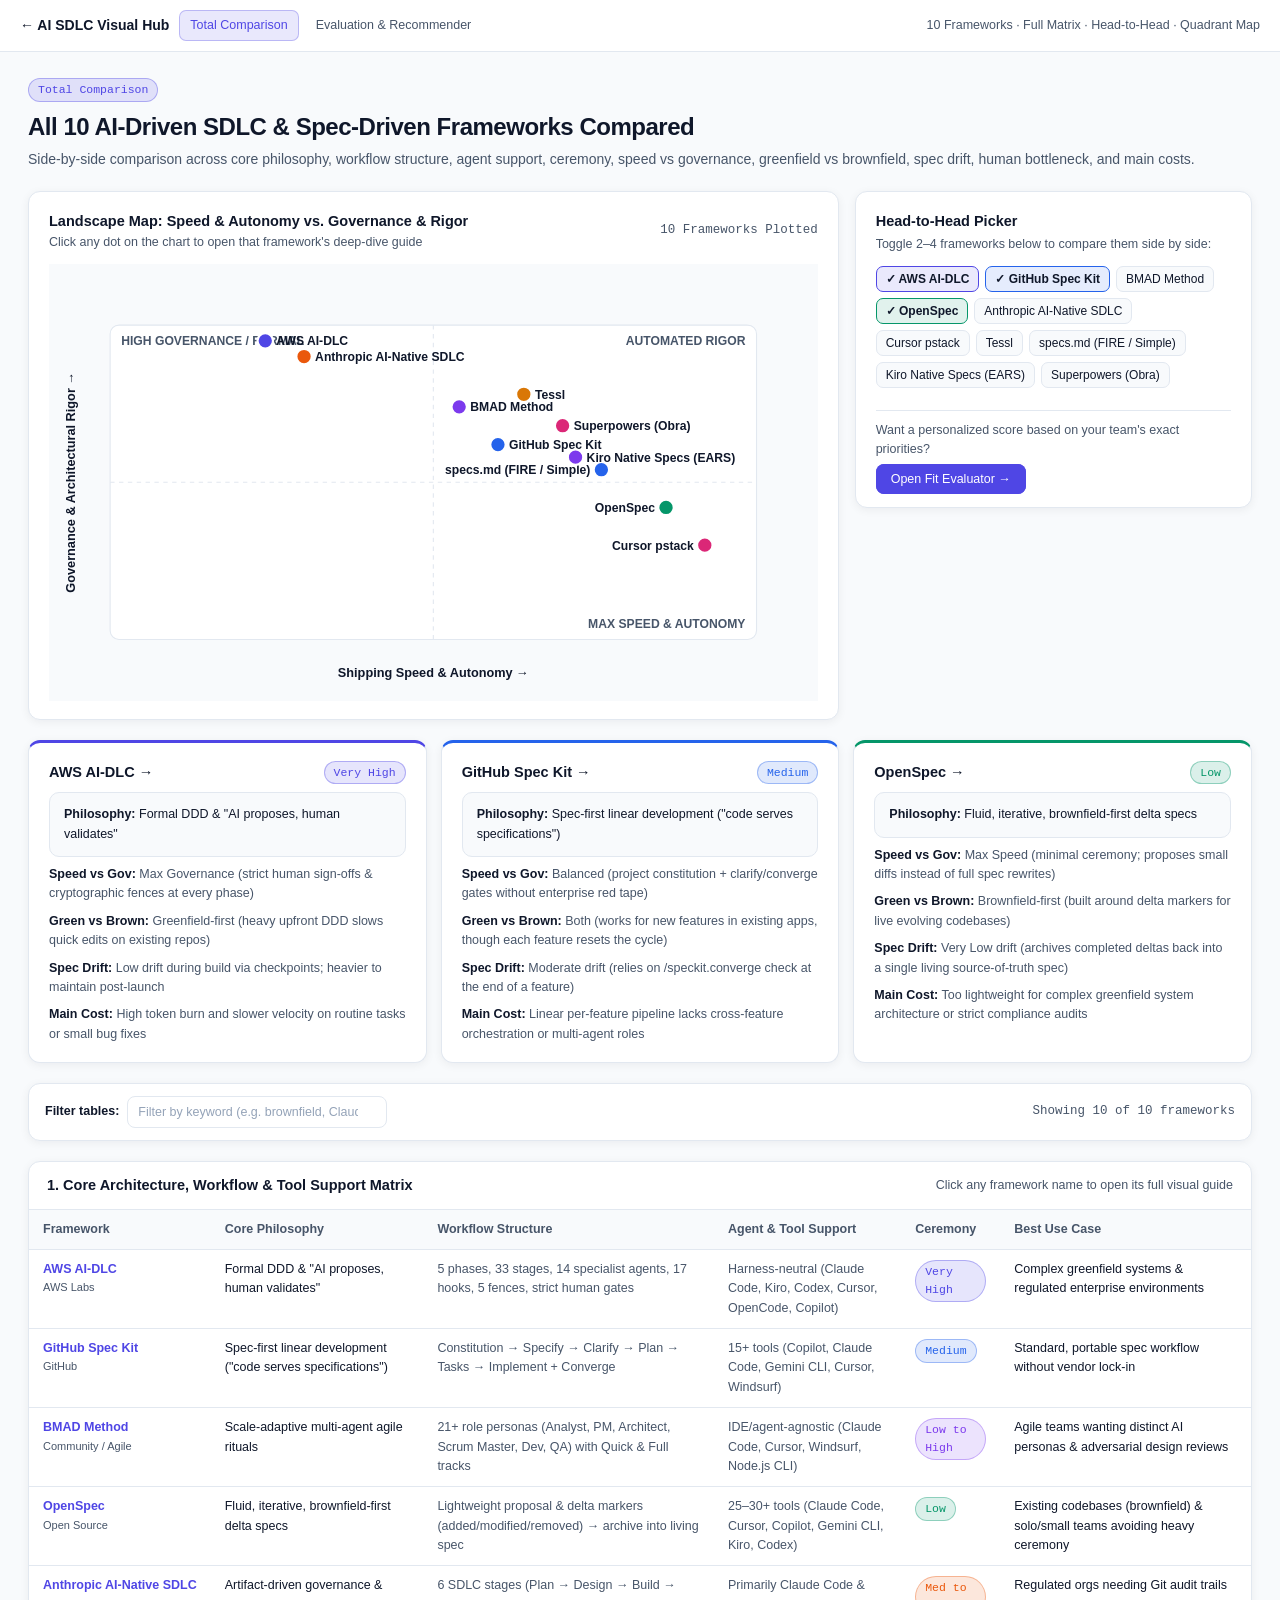
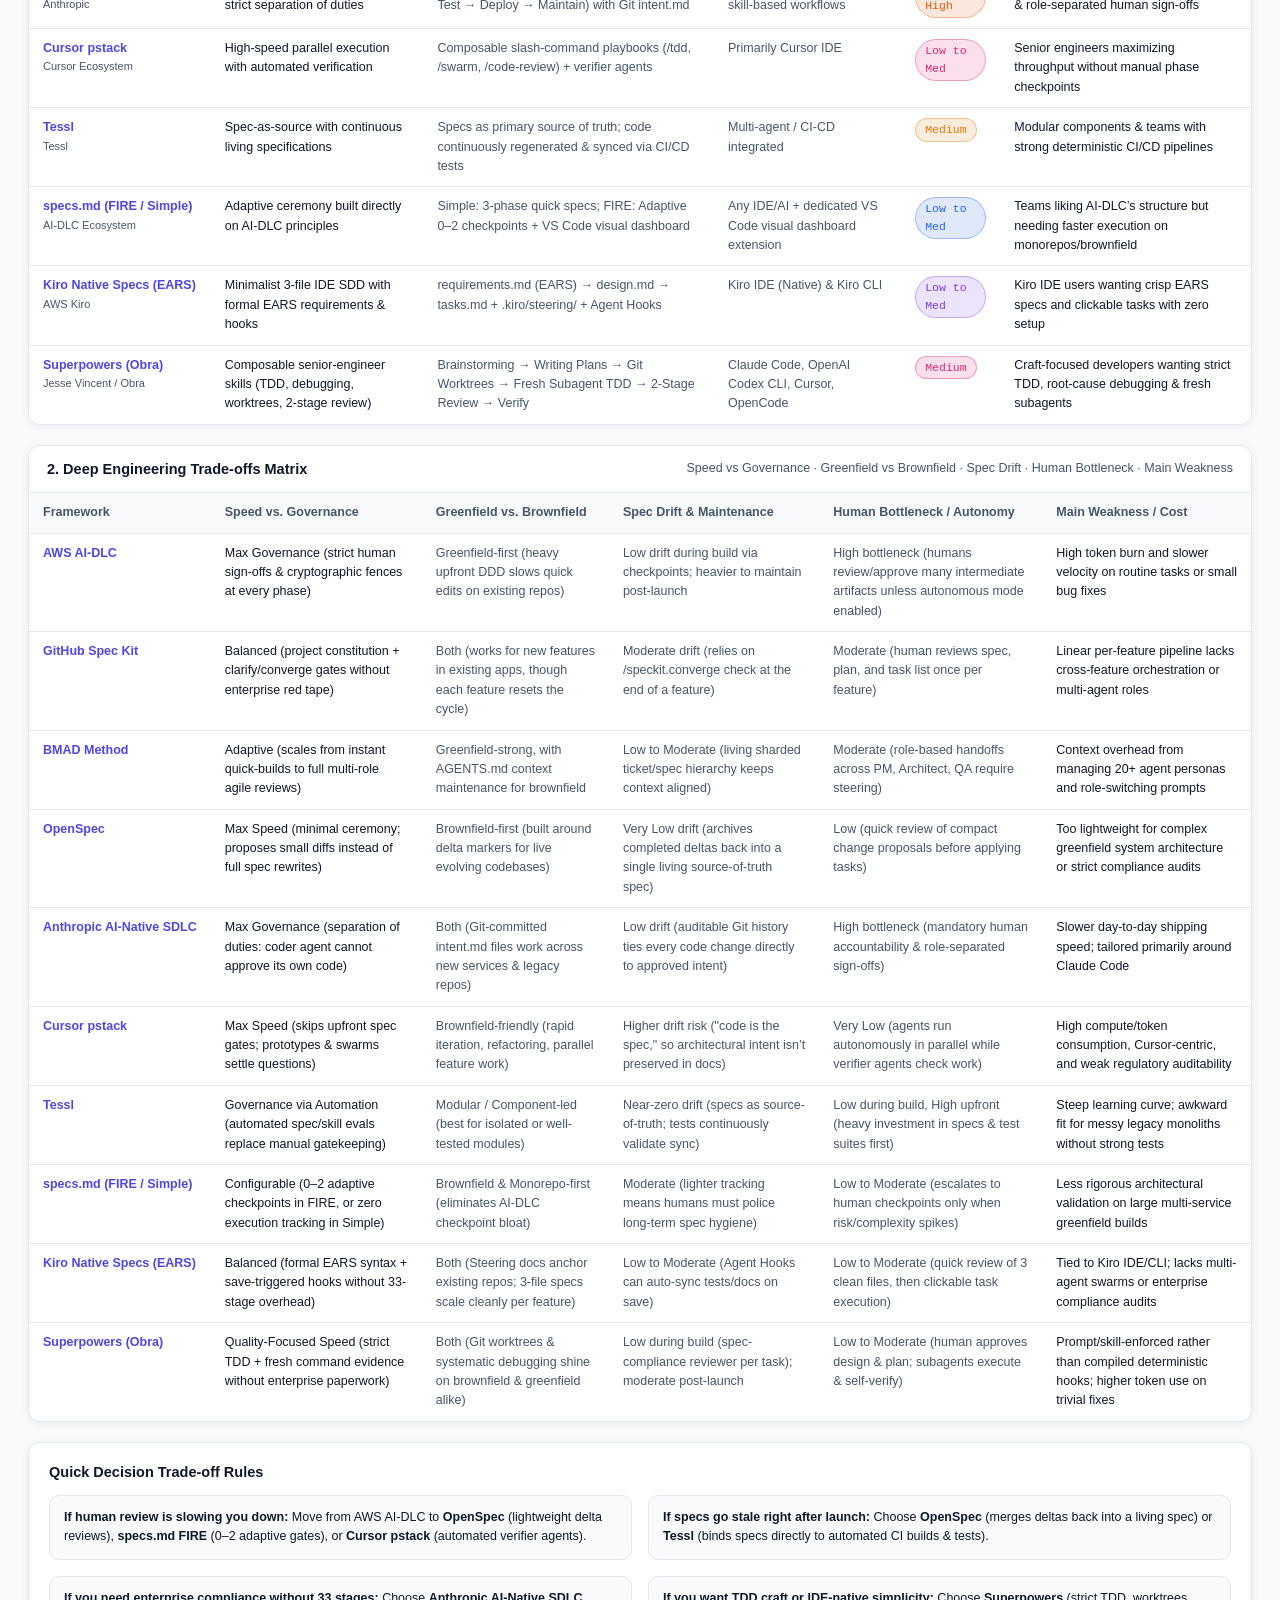
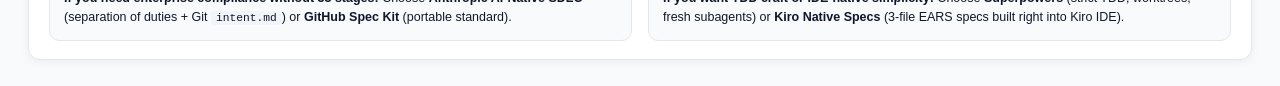
==== aidlc/comparison/index.html @ be9d5c70 "Organize AWS AI-DLC under aidlc/aws/ and add 9 alternatives + Total Comparison + Evaluation" ====
<!DOCTYPE html>
<html lang="en">
<head>
  <meta charset="UTF-8" />
  <meta name="viewport" content="width=device-width, initial-scale=1.0" />
  <title>Total Comparison — All 10 AI-DLC &amp; Spec-Driven Frameworks</title>
  <link rel="stylesheet" href="../shared/guide-styles.css?v=1" />
</head>
<body>
  <header class="topbar">
    <div class="topbar-left">
      <a href="../" class="topbar-brand">← AI SDLC Visual Hub</a>
      <div class="topbar-links">
        <a href="./" class="topbar-link active">Total Comparison</a>
        <a href="../evaluation/" class="topbar-link">Evaluation &amp; Recommender</a>
      </div>
    </div>
    <div class="xs muted">10 Frameworks · Full Matrix · Head-to-Head · Quadrant Map</div>
  </header>

  <main class="main-wide section">
    <header class="sec-header">
      <span class="pill pill-primary">Total Comparison</span>
      <h1>All 10 AI-Driven SDLC &amp; Spec-Driven Frameworks Compared</h1>
      <p>Side-by-side comparison across core philosophy, workflow structure, agent support, ceremony, speed vs governance, greenfield vs brownfield, spec drift, human bottleneck, and main costs.</p>
    </header>

    <!-- 2D Positioning Quadrant + Head-to-Head Picker -->
    <div class="grid-12">
      <div class="col-8 card stack-md">
        <div style="display:flex;justify-content:space-between;align-items:center;flex-wrap:wrap;gap:8px;">
          <div>
            <h2 class="card-title">Landscape Map: Speed &amp; Autonomy vs. Governance &amp; Rigor</h2>
            <div class="xs muted">Click any dot on the chart to open that framework's deep-dive guide</div>
          </div>
          <span class="xs mono muted">10 Frameworks Plotted</span>
        </div>
        <div class="svg-wrap" style="max-height:none;min-height:320px;padding:8px;">
          <svg id="quadrant-svg" viewBox="0 0 680 380" style="width:100%;height:auto;display:block;"></svg>
        </div>
      </div>

      <div class="col-4 card stack-md">
        <div>
          <h2 class="card-title">Head-to-Head Picker</h2>
          <div class="xs muted" style="margin-top:2px;">Toggle 2–4 frameworks below to compare them side by side:</div>
        </div>
        <div id="h2h-picker" class="flex-wrap"></div>
        <div class="divider-top xs muted">
          Want a personalized score based on your team's exact priorities?
          <div style="margin-top:10px;">
            <a href="../evaluation/" class="btn-primary">Open Fit Evaluator →</a>
          </div>
        </div>
      </div>
    </div>

    <!-- Head-to-Head Cards -->
    <div id="h2h-cards" class="grid-3"></div>

    <!-- Filter Bar -->
    <div class="card" style="padding:12px 16px;display:flex;align-items:center;justify-content:space-between;gap:12px;flex-wrap:wrap;">
      <div style="display:flex;align-items:center;gap:8px;flex-wrap:wrap;">
        <span class="xs" style="font-weight:600;">Filter tables:</span>
        <input id="tbl-filter" class="search-input" style="width:260px;" type="text" placeholder="Filter by keyword (e.g. brownfield, Claude, DDD)..." oninput="renderTables(this.value)" />
      </div>
      <div id="tbl-count" class="xs mono muted">Showing 10 of 10 frameworks</div>
    </div>

    <!-- Table 1: Architecture & Capabilities -->
    <div class="card card-flush">
      <div class="card-header">
        <h2 class="card-title">1. Core Architecture, Workflow &amp; Tool Support Matrix</h2>
        <span class="xs muted">Click any framework name to open its full visual guide</span>
      </div>
      <div class="table-wrap">
        <table>
          <thead>
            <tr>
              <th>Framework</th>
              <th>Core Philosophy</th>
              <th>Workflow Structure</th>
              <th>Agent &amp; Tool Support</th>
              <th>Ceremony</th>
              <th>Best Use Case</th>
            </tr>
          </thead>
          <tbody id="arch-tbody"></tbody>
        </table>
      </div>
    </div>

    <!-- Table 2: Deep Trade-offs -->
    <div class="card card-flush">
      <div class="card-header">
        <h2 class="card-title">2. Deep Engineering Trade-offs Matrix</h2>
        <span class="xs muted">Speed vs Governance · Greenfield vs Brownfield · Spec Drift · Human Bottleneck · Main Weakness</span>
      </div>
      <div class="table-wrap">
        <table>
          <thead>
            <tr>
              <th>Framework</th>
              <th>Speed vs. Governance</th>
              <th>Greenfield vs. Brownfield</th>
              <th>Spec Drift &amp; Maintenance</th>
              <th>Human Bottleneck / Autonomy</th>
              <th>Main Weakness / Cost</th>
            </tr>
          </thead>
          <tbody id="trade-tbody"></tbody>
        </table>
      </div>
    </div>

    <!-- Quick Decision Rules -->
    <div class="card stack-md xs">
      <h2 class="card-title">Quick Decision Trade-off Rules</h2>
      <div class="grid-2">
        <div class="sub-box"><strong>If human review is slowing you down:</strong> Move from AWS AI-DLC to <strong>OpenSpec</strong> (lightweight delta reviews), <strong>specs.md FIRE</strong> (0–2 adaptive gates), or <strong>Cursor pstack</strong> (automated verifier agents).</div>
        <div class="sub-box"><strong>If specs go stale right after launch:</strong> Choose <strong>OpenSpec</strong> (merges deltas back into a living spec) or <strong>Tessl</strong> (binds specs directly to automated CI builds &amp; tests).</div>
        <div class="sub-box"><strong>If you need enterprise compliance without 33 stages:</strong> Choose <strong>Anthropic AI-Native SDLC</strong> (separation of duties + Git <code>intent.md</code>) or <strong>GitHub Spec Kit</strong> (portable standard).</div>
        <div class="sub-box"><strong>If you want TDD craft or IDE-native simplicity:</strong> Choose <strong>Superpowers</strong> (strict TDD, worktrees, fresh subagents) or <strong>Kiro Native Specs</strong> (3-file EARS specs built right into Kiro IDE).</div>
      </div>
    </div>
  </main>

  <script src="../shared/frameworks-matrix.js?v=1"></script>
  <script>
    const selectedH2H = new Set(['aws', 'spec-kit', 'openspec']);

    function renderQuadrant() {
      const svg = document.getElementById('quadrant-svg');
      const W = 680, H = 380, PAD = 48;
      const plotW = W - PAD * 2, plotH = H - PAD * 2;
      const toX = v => PAD + (v / 100) * plotW;
      const toY = v => H - PAD - (v / 100) * plotH;

      let out = `
        <rect x="${PAD}" y="${PAD}" width="${plotW}" height="${plotH}" fill="var(--card)" stroke="var(--border)" rx="8"/>
        <line x1="${toX(50)}" y1="${PAD}" x2="${toX(50)}" y2="${H - PAD}" stroke="var(--border)" stroke-dasharray="4 4"/>
        <line x1="${PAD}" y1="${toY(50)}" x2="${W - PAD}" y2="${toY(50)}" stroke="var(--border)" stroke-dasharray="4 4"/>
        <text x="${PAD + 10}" y="${PAD + 18}" fill="var(--muted-foreground)" font-size="11" font-weight="600">HIGH GOVERNANCE / FORMAL</text>
        <text x="${W - PAD - 10}" y="${PAD + 18}" text-anchor="end" fill="var(--muted-foreground)" font-size="11" font-weight="600">AUTOMATED RIGOR</text>
        <text x="${W - PAD - 10}" y="${H - PAD - 10}" text-anchor="end" fill="var(--muted-foreground)" font-size="11" font-weight="600">MAX SPEED &amp; AUTONOMY</text>
        <text x="${W / 2}" y="${H - 14}" text-anchor="middle" fill="var(--foreground)" font-size="11.5" font-weight="600">Shipping Speed &amp; Autonomy →</text>
        <text x="16" y="${H / 2}" text-anchor="middle" fill="var(--foreground)" font-size="11.5" font-weight="600" transform="rotate(-90 16 ${H / 2})">Governance &amp; Architectural Rigor →</text>
      `;

      FRAMEWORKS_MATRIX.forEach(f => {
        const cx = toX(f.pos.x), cy = toY(f.pos.y);
        const anchor = f.pos.x > 75 ? 'end' : 'start';
        const dx = f.pos.x > 75 ? -10 : 10;
        out += `
          <a href="${f.href}">
            <circle cx="${cx}" cy="${cy}" r="7" fill="${f.color}" stroke="#ffffff" stroke-width="2" style="cursor:pointer;"/>
            <text x="${cx + dx}" y="${cy + 4}" text-anchor="${anchor}" fill="var(--foreground)" font-size="11" font-weight="600">${f.name}</text>
          </a>
        `;
      });
      svg.innerHTML = out;
    }

    function renderH2H() {
      document.getElementById('h2h-picker').innerHTML = FRAMEWORKS_MATRIX.map(f => {
        const on = selectedH2H.has(f.id);
        return `<button onclick="toggleH2H('${f.id}')" class="child-chip" style="${on ? `border-color:${f.color};background:color-mix(in srgb, ${f.color} 12%, white);font-weight:600;` : ''}">${on ? '✓ ' : ''}${f.name}</button>`;
      }).join('');

      const list = FRAMEWORKS_MATRIX.filter(f => selectedH2H.has(f.id));
      const box = document.getElementById('h2h-cards');
      box.className = list.length <= 2 ? 'grid-2' : list.length === 4 ? 'grid-4' : 'grid-3';
      box.innerHTML = list.map(f => `
        <div class="card xs stack-sm" style="border-top:3px solid ${f.color};">
          <div style="display:flex;justify-content:space-between;align-items:center;gap:8px;">
            <a href="${f.href}" style="font-weight:700;font-size:14.5px;color:var(--foreground);">${f.name} →</a>
            <span class="pill ${f.pill}">${f.ceremony}</span>
          </div>
          <div class="sub-box"><strong>Philosophy:</strong> ${f.philosophy}</div>
          <div><strong>Speed vs Gov:</strong> <span class="muted">${f.speedVsGov}</span></div>
          <div><strong>Green vs Brown:</strong> <span class="muted">${f.greenVsBrown}</span></div>
          <div><strong>Spec Drift:</strong> <span class="muted">${f.specDrift}</span></div>
          <div><strong>Main Cost:</strong> <span class="muted">${f.weakness}</span></div>
        </div>
      `).join('');
    }

    function toggleH2H(id) {
      if (selectedH2H.has(id)) {
        if (selectedH2H.size > 1) selectedH2H.delete(id);
      } else {
        if (selectedH2H.size >= 4) selectedH2H.delete(Array.from(selectedH2H)[0]);
        selectedH2H.add(id);
      }
      renderH2H();
    }

    function renderTables(q = '') {
      const query = q.trim().toLowerCase();
      const rows = FRAMEWORKS_MATRIX.filter(f =>
        !query || JSON.stringify(f).toLowerCase().includes(query)
      );
      document.getElementById('tbl-count').textContent = `Showing ${rows.length} of ${FRAMEWORKS_MATRIX.length} frameworks`;

      document.getElementById('arch-tbody').innerHTML = rows.map(f => `
        <tr>
          <td><a href="${f.href}" style="font-weight:700;white-space:nowrap;">${f.name}</a><div class="muted" style="font-size:11px;">${f.org}</div></td>
          <td>${f.philosophy}</td>
          <td class="muted">${f.structure}</td>
          <td class="muted">${f.tools}</td>
          <td><span class="pill ${f.pill}">${f.ceremony}</span></td>
          <td>${f.bestUseCase}</td>
        </tr>
      `).join('');

      document.getElementById('trade-tbody').innerHTML = rows.map(f => `
        <tr>
          <td><a href="${f.href}" style="font-weight:700;white-space:nowrap;">${f.name}</a></td>
          <td>${f.speedVsGov}</td>
          <td class="muted">${f.greenVsBrown}</td>
          <td class="muted">${f.specDrift}</td>
          <td class="muted">${f.bottleneck}</td>
          <td>${f.weakness}</td>
        </tr>
      `).join('');
    }

    renderQuadrant();
    renderH2H();
    renderTables();
  </script>
</body>
</html>
---- aidlc/shared/guide-styles.css ----
:root {
  --background: #f8fafc;
  --sidebar: #f1f5f9;
  --card: #ffffff;
  --content: #f8fafc;
  --border: #e2e8f0;
  --foreground: #0f172a;
  --muted-foreground: #475569;
  --placeholder: #94a3b8;
  --primary: #4f46e5;
  --primary-foreground: #ffffff;
  --chart-1: #2563eb;
  --chart-2: #059669;
  --chart-3: #db2777;
  --chart-4: #d97706;
  --chart-5: #7c3aed;
  --chart-6: #ea580c;
  --shadow: 0 2px 10px rgba(15, 23, 42, 0.06);
}

*, *::before, *::after { box-sizing: border-box; }

body {
  margin: 0;
  padding: 0;
  background: var(--background);
  color: var(--foreground);
  font-family: -apple-system, BlinkMacSystemFont, "Inter", "Segoe UI", Roboto, sans-serif;
  font-size: 14px;
  line-height: 1.55;
  -webkit-font-smoothing: antialiased;
}

code {
  font-family: ui-monospace, SFMono-Regular, Menlo, Monaco, Consolas, monospace;
  font-size: 0.9em;
  background: #f1f5f9;
  padding: 1px 5px;
  border-radius: 4px;
}

a { color: var(--primary); text-decoration: none; }
a:hover { text-decoration: underline; }

/* Global Top Hub Bar */
.topbar {
  background: var(--card);
  border-bottom: 1px solid var(--border);
  padding: 10px 20px;
  display: flex;
  align-items: center;
  justify-content: space-between;
  gap: 12px;
  flex-wrap: wrap;
  position: sticky;
  top: 0;
  z-index: 30;
}
.topbar-left {
  display: flex;
  align-items: center;
  gap: 10px;
  flex-wrap: wrap;
}
.topbar-brand {
  font-weight: 700;
  font-size: 14px;
  color: var(--foreground);
  text-decoration: none;
}
.topbar-brand:hover { color: var(--primary); text-decoration: none; }
.topbar-links {
  display: flex;
  align-items: center;
  gap: 6px;
  flex-wrap: wrap;
}
.topbar-link {
  padding: 5px 10px;
  border-radius: 7px;
  font-size: 12.5px;
  font-weight: 500;
  color: var(--muted-foreground);
  border: 1px solid transparent;
}
.topbar-link:hover {
  background: var(--sidebar);
  color: var(--foreground);
  text-decoration: none;
}
.topbar-link.active {
  background: color-mix(in srgb, var(--primary) 12%, transparent);
  color: var(--primary);
  border-color: color-mix(in srgb, var(--primary) 30%, transparent);
}
.topbar-select {
  padding: 5px 10px;
  border-radius: 7px;
  border: 1px solid var(--border);
  background: var(--content);
  color: var(--foreground);
  font-size: 12.5px;
  cursor: pointer;
}

.layout {
  display: flex;
  min-height: calc(100vh - 49px);
}

/* Sidebar */
.sidebar {
  width: 272px;
  flex-shrink: 0;
  background: var(--sidebar);
  border-right: 1px solid var(--border);
  padding: 16px 14px;
  display: flex;
  flex-direction: column;
  gap: 12px;
  position: sticky;
  top: 49px;
  height: calc(100vh - 49px);
  overflow-y: auto;
}
.layout.sidebar-collapsed .sidebar {
  display: none !important;
}
.layout.sidebar-collapsed .main {
  max-width: 100%;
}

.brand-row {
  display: flex;
  align-items: center;
  justify-content: space-between;
  gap: 8px;
}
.brand-title { font-size: 15.5px; font-weight: 700; }
.brand-sub { font-size: 12px; color: var(--muted-foreground); margin-top: 2px; }

.sidebar-toggle-btn {
  background: var(--card);
  border: 1px solid var(--border);
  color: var(--muted-foreground);
  border-radius: 7px;
  padding: 3px 8px;
  font-size: 13px;
  line-height: 1.2;
  cursor: pointer;
}
.sidebar-toggle-btn:hover { border-color: var(--primary); color: var(--foreground); }

.reopen-bar { display: flex; align-items: center; margin-bottom: 12px; }
.reopen-btn {
  background: var(--card);
  border: 1px solid var(--border);
  color: var(--foreground);
  border-radius: 8px;
  padding: 6px 12px;
  font-size: 12.5px;
  font-weight: 500;
  cursor: pointer;
  box-shadow: var(--shadow);
}
.reopen-btn:hover { border-color: var(--primary); }

/* Search */
.search-wrap { position: relative; }
.search-input {
  width: 100%;
  padding: 8px 28px 8px 10px;
  border-radius: 8px;
  border: 1px solid var(--border);
  background: var(--card);
  color: var(--foreground);
  font-size: 12.5px;
  outline: none;
}
.search-input::placeholder { color: var(--placeholder); }
.search-input:focus { border-color: var(--primary); }
.clear-btn {
  position: absolute; right: 6px; top: 6px;
  background: transparent; border: none; color: var(--muted-foreground);
  cursor: pointer; font-size: 12px; padding: 2px 5px;
}
.search-results { display: flex; flex-direction: column; gap: 6px; max-height: 240px; overflow-y: auto; }
.search-item {
  width: 100%; text-align: left; padding: 8px 10px; border-radius: 8px;
  background: var(--card); border: 1px solid var(--border); color: var(--foreground);
  cursor: pointer; font-size: 12px;
}
.search-item:hover { border-color: var(--primary); }
.search-item-hint { color: var(--muted-foreground); white-space: nowrap; overflow: hidden; text-overflow: ellipsis; margin-top: 2px; }

/* Nav */
.nav { display: flex; flex-direction: column; gap: 4px; }
.nav-btn {
  text-align: left; padding: 8px 11px; border-radius: 8px; border: 1px solid transparent;
  background: transparent; color: var(--muted-foreground); font-size: 12.5px; font-weight: 500;
  cursor: pointer; transition: background-color 0.14s ease, color 0.14s ease;
}
.nav-btn:hover { background: var(--card); color: var(--foreground); }
.nav-btn.active { background: var(--primary); color: var(--primary-foreground); }

.stats-grid {
  display: grid; grid-template-columns: 1fr 1fr; gap: 8px;
  padding-top: 12px; margin-top: auto; border-top: 1px solid var(--border);
}
.stat-box { background: var(--card); border: 1px solid var(--border); border-radius: 8px; padding: 8px 10px; }
.stat-val { font-family: ui-monospace, monospace; font-weight: 700; font-size: 12.5px; }
.stat-lbl { font-size: 11px; color: var(--muted-foreground); }

/* Main */
.main {
  flex: 1;
  padding: 26px 30px;
  max-width: 1180px;
  width: 100%;
  margin: 0 auto;
}
.main-wide {
  max-width: 1320px;
  margin: 0 auto;
  padding: 26px 28px;
}

.section { display: flex; flex-direction: column; gap: 20px; }
.hidden { display: none !important; }

.sec-header h1 { margin: 6px 0 4px; font-size: 24px; font-weight: 700; letter-spacing: -0.02em; }
.sec-header p { margin: 0; font-size: 14px; color: var(--muted-foreground); }

/* Cards & Grids */
.card {
  background: var(--card);
  border: 1px solid var(--border);
  border-radius: 12px;
  padding: 18px 20px;
  box-shadow: var(--shadow);
}
.card-flush { padding: 0; overflow: hidden; }
.card-header {
  padding: 12px 18px;
  border-bottom: 1px solid var(--border);
  display: flex;
  align-items: center;
  justify-content: space-between;
  gap: 10px;
  flex-wrap: wrap;
}
.card-title { margin: 0; font-size: 14.5px; font-weight: 600; }
.sub-box {
  background: var(--content);
  border: 1px solid var(--border);
  border-radius: 10px;
  padding: 12px 14px;
}
.muted { color: var(--muted-foreground); }
.xs { font-size: 12.5px; }
.mono { font-family: ui-monospace, SFMono-Regular, Menlo, monospace; }

.grid-2 { display: grid; grid-template-columns: repeat(2, minmax(0, 1fr)); gap: 16px; }
.grid-3 { display: grid; grid-template-columns: repeat(3, minmax(0, 1fr)); gap: 14px; }
.grid-4 { display: grid; grid-template-columns: repeat(4, minmax(0, 1fr)); gap: 12px; }
.grid-12 { display: grid; grid-template-columns: repeat(12, minmax(0, 1fr)); gap: 16px; align-items: start; }
.col-8 { grid-column: span 8; }
.col-4 { grid-column: span 4; }

/* Pills */
.pill {
  display: inline-block;
  font-family: ui-monospace, monospace;
  font-size: 11.5px;
  padding: 2px 9px;
  border-radius: 999px;
  border: 1px solid var(--border);
}
.pill-primary { background: color-mix(in srgb, var(--primary) 14%, transparent); color: var(--primary); border-color: color-mix(in srgb, var(--primary) 36%, transparent); }
.pill-c1 { background: color-mix(in srgb, var(--chart-1) 14%, transparent); color: var(--chart-1); border-color: color-mix(in srgb, var(--chart-1) 36%, transparent); }
.pill-c2 { background: color-mix(in srgb, var(--chart-2) 14%, transparent); color: var(--chart-2); border-color: color-mix(in srgb, var(--chart-2) 36%, transparent); }
.pill-c3 { background: color-mix(in srgb, var(--chart-3) 14%, transparent); color: var(--chart-3); border-color: color-mix(in srgb, var(--chart-3) 36%, transparent); }
.pill-c4 { background: color-mix(in srgb, var(--chart-4) 14%, transparent); color: var(--chart-4); border-color: color-mix(in srgb, var(--chart-4) 36%, transparent); }
.pill-c5 { background: color-mix(in srgb, var(--chart-5) 14%, transparent); color: var(--chart-5); border-color: color-mix(in srgb, var(--chart-5) 36%, transparent); }
.pill-c6 { background: color-mix(in srgb, var(--chart-6) 14%, transparent); color: var(--chart-6); border-color: color-mix(in srgb, var(--chart-6) 36%, transparent); }

/* Tables */
.table-wrap { overflow-x: auto; }
table { width: 100%; border-collapse: collapse; font-size: 12.5px; }
th {
  text-align: left; padding: 10px 14px; background: var(--content);
  border-bottom: 1px solid var(--border); color: var(--muted-foreground); font-weight: 600;
}
td { padding: 10px 14px; border-bottom: 1px solid var(--border); vertical-align: top; }
tr:last-child td { border-bottom: none; }

/* Mind Map */
.svg-wrap { overflow: auto; background: var(--content); padding: 14px; max-height: 74vh; min-height: 440px; }
.node-group { cursor: pointer; }
.node-group:hover .node-rect { filter: brightness(0.97); }
.mm-toolbar { display: flex; align-items: center; gap: 6px; flex-wrap: wrap; }
.crumb-bar { display: flex; flex-wrap: wrap; align-items: center; gap: 4px; font-size: 11.5px; color: var(--muted-foreground); }
.crumb-btn { background: transparent; border: none; padding: 0; color: var(--primary); font-size: 11.5px; cursor: pointer; }
.crumb-btn:hover { text-decoration: underline; }
.child-chip {
  padding: 5px 9px; border-radius: 7px; border: 1px solid var(--border);
  background: var(--content); color: var(--foreground); font-size: 12px; cursor: pointer; text-align: left;
}
.child-chip:hover { border-color: var(--primary); background: var(--card); }
.insp-sticky { position: sticky; top: 68px; max-height: 80vh; overflow-y: auto; }
.mm-insp-collapsed #mm-canvas-col { grid-column: 1 / -1 !important; }
.mm-insp-collapsed #mm-insp-col { display: none !important; }

.btn-sm {
  padding: 4px 10px; border-radius: 6px; border: 1px solid var(--border);
  background: var(--content); color: var(--foreground); font-size: 12px; cursor: pointer;
}
.btn-sm:hover { border-color: var(--primary); }
.btn-primary {
  padding: 7px 14px; border-radius: 8px; border: 1px solid var(--primary);
  background: var(--primary); color: var(--primary-foreground); font-size: 12.5px; font-weight: 500; cursor: pointer;
}
.btn-primary:hover { filter: brightness(1.06); }

/* Score bars */
.bar-track {
  height: 8px; width: 100%; border-radius: 999px; background: #e2e8f0; overflow: hidden;
}
.bar-fill {
  height: 100%; border-radius: 999px; transition: width 0.25s ease;
}

.divider-top { border-top: 1px solid var(--border); padding-top: 10px; margin-top: 10px; }
.stack-sm { display: flex; flex-direction: column; gap: 8px; }
.stack-md { display: flex; flex-direction: column; gap: 12px; }
.flex-wrap { display: flex; flex-wrap: wrap; gap: 6px; align-items: center; }

/* Hub Cards */
.hub-card {
  display: flex; flex-direction: column; gap: 8px;
  background: var(--card); border: 1px solid var(--border); border-radius: 12px;
  padding: 18px; box-shadow: var(--shadow); color: var(--foreground);
  text-decoration: none; transition: border-color 0.15s ease, transform 0.15s ease;
}
.hub-card:hover { border-color: var(--primary); transform: translateY(-2px); text-decoration: none; }

@media (max-width: 1024px) {
  .layout { flex-direction: column; }
  .sidebar { width: 100%; height: auto; position: static; border-right: none; border-bottom: 1px solid var(--border); }
  .nav { flex-direction: row; overflow-x: auto; }
  .nav-btn { white-space: nowrap; }
  .stats-grid { display: none; }
  .main, .main-wide { padding: 18px 16px; }
  .grid-2, .grid-3, .grid-4, .grid-12 { grid-template-columns: 1fr; }
  .col-8, .col-4 { grid-column: span 1; }
}
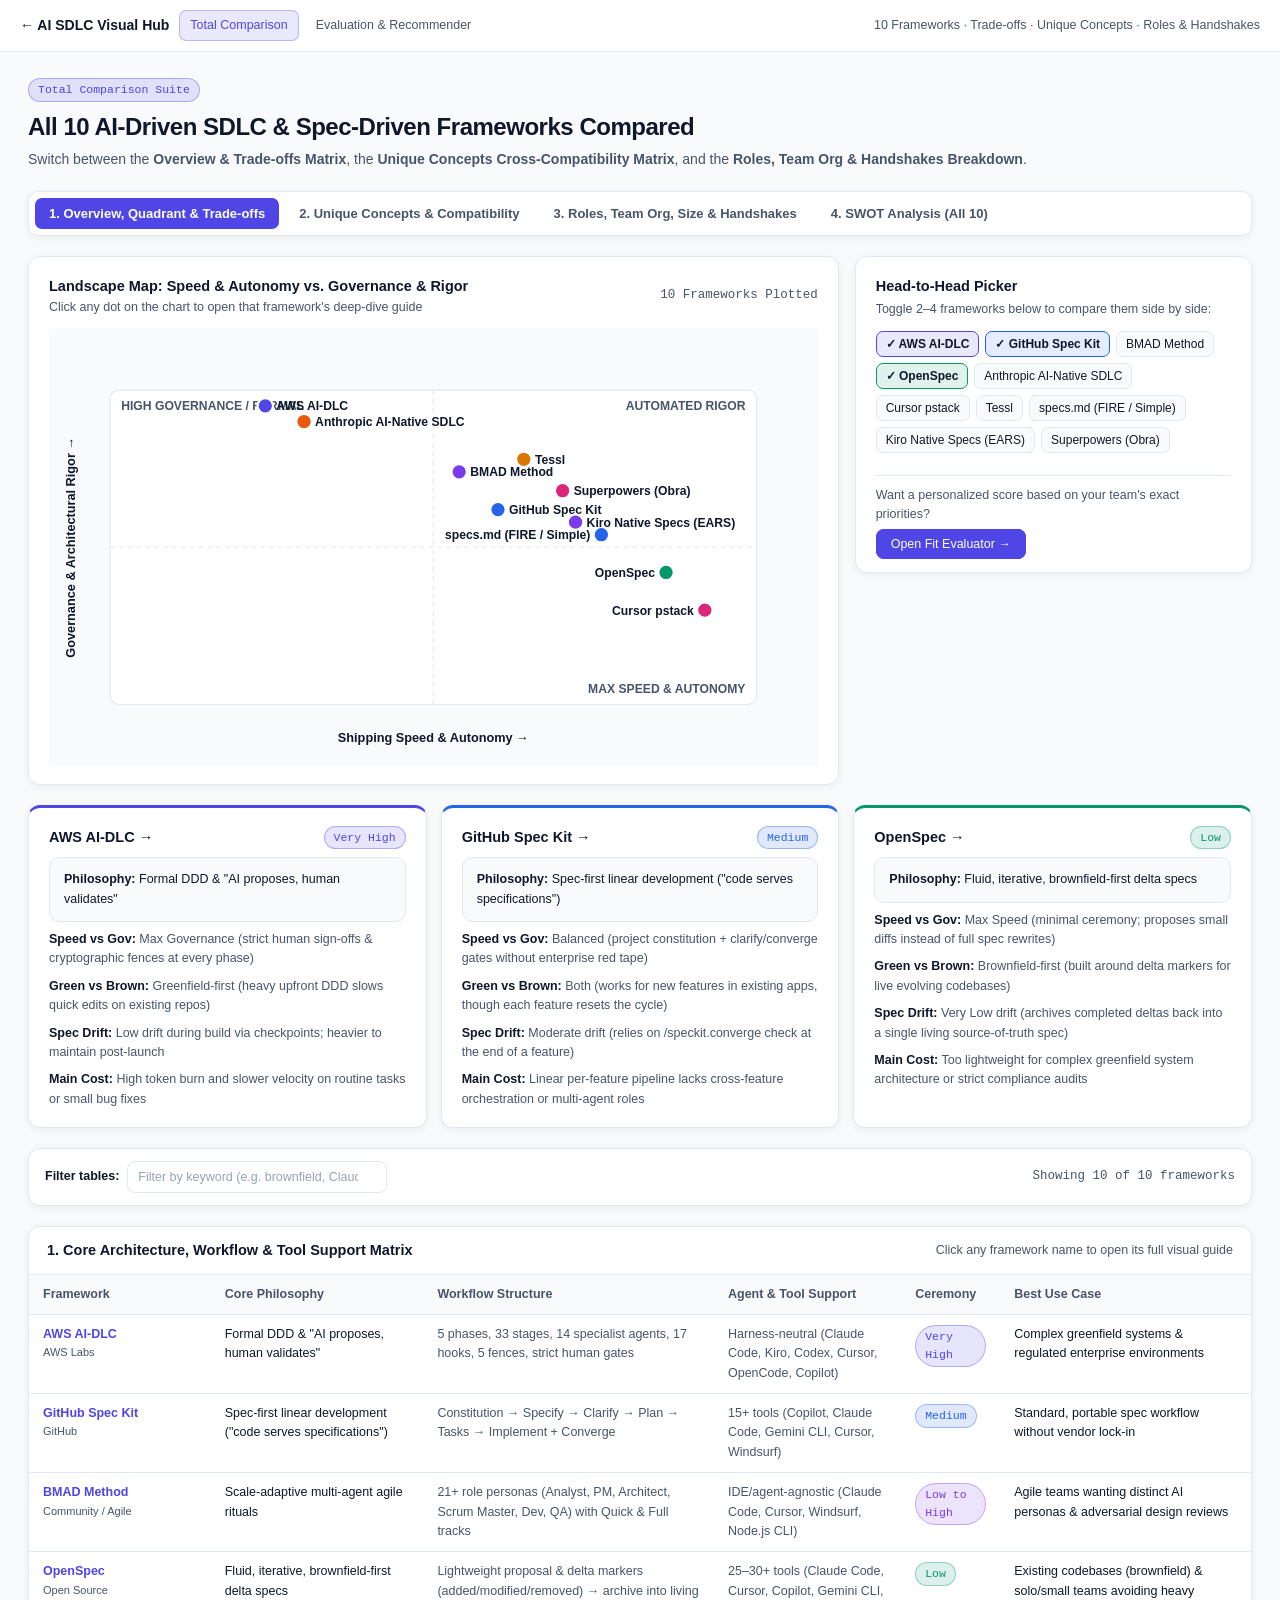
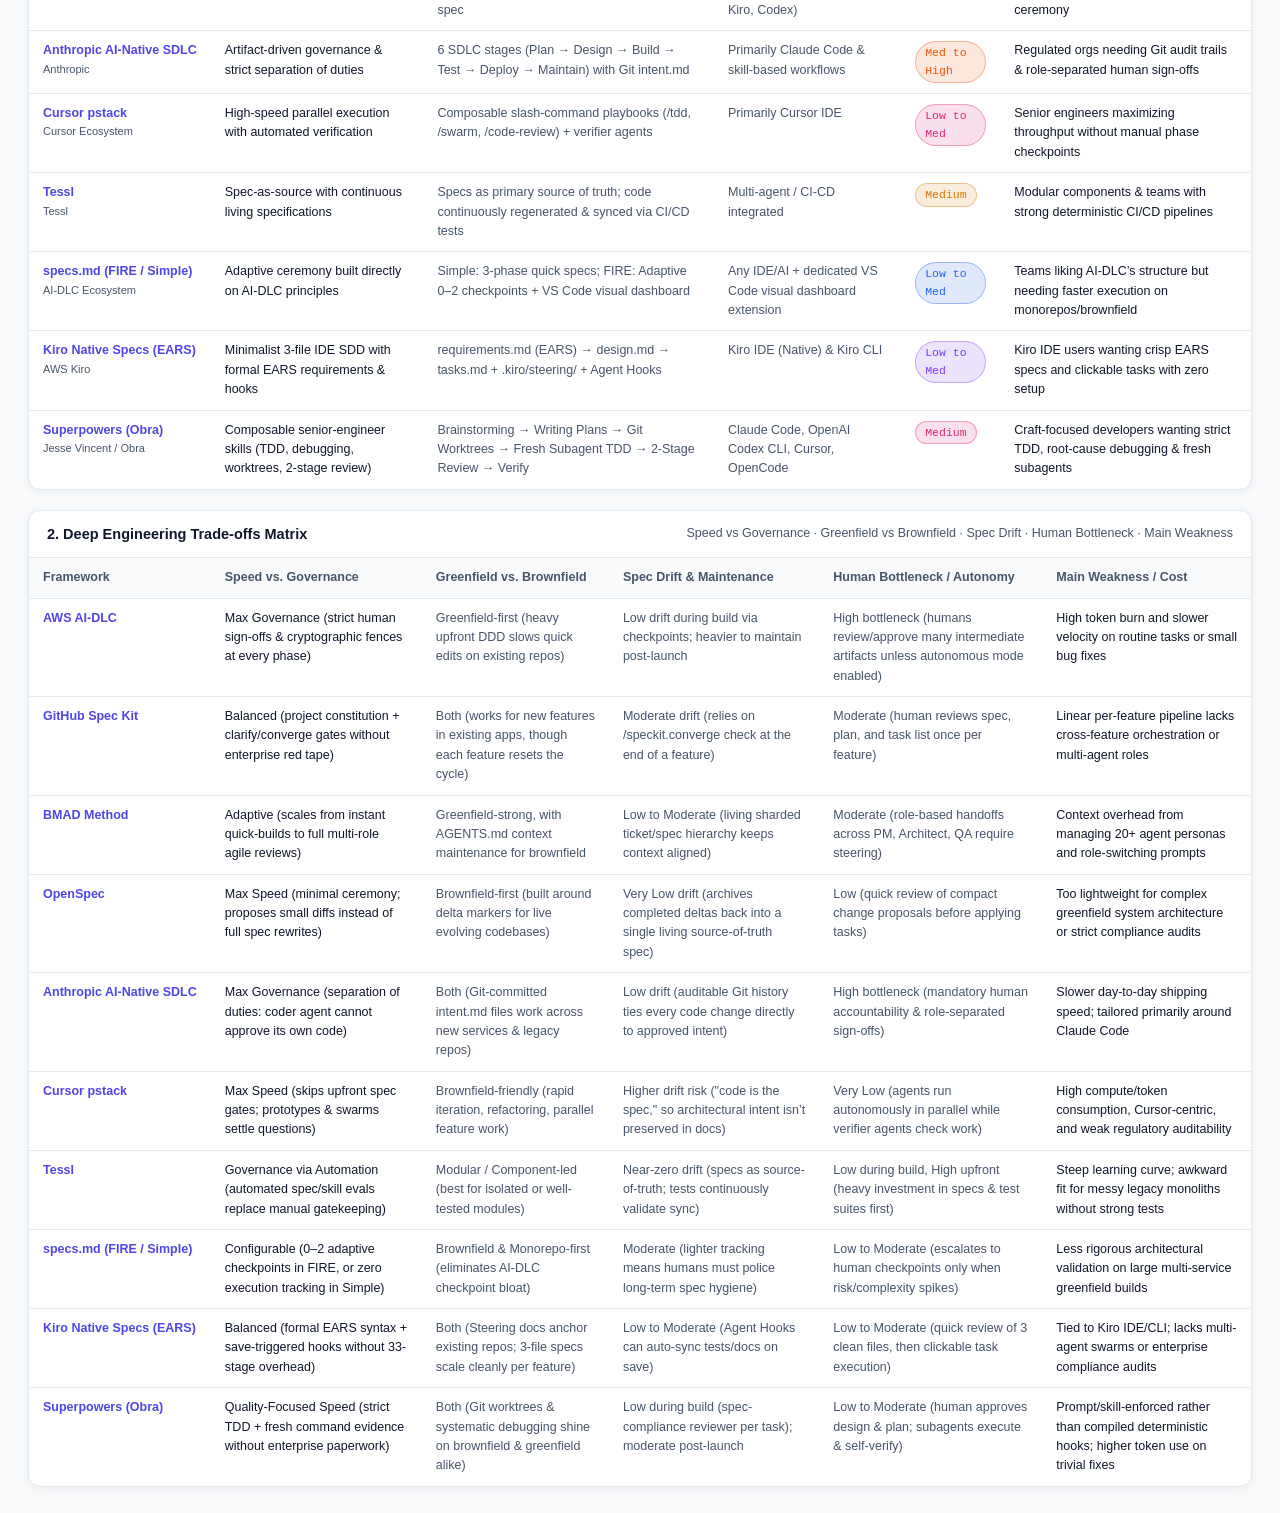
==== commit f86762a9: "Add Unique Concepts Compatibility, Roles/Org/Handshakes, and SWOT analysis to Comparison and Evaluat" ====
--- a/aidlc/comparison/index.html
+++ b/aidlc/comparison/index.html
@@ -4,7 +4,36 @@
   <meta charset="UTF-8" />
   <meta name="viewport" content="width=device-width, initial-scale=1.0" />
   <title>Total Comparison — All 10 AI-DLC &amp; Spec-Driven Frameworks</title>
-  <link rel="stylesheet" href="../shared/guide-styles.css?v=1" />
+  <link rel="stylesheet" href="../shared/guide-styles.css?v=2" />
+  <style>
+    .subtabs {
+      display: flex; flex-wrap: wrap; gap: 6px;
+      background: var(--card); border: 1px solid var(--border);
+      padding: 6px; border-radius: 10px; box-shadow: var(--shadow);
+    }
+    .subtab-btn {
+      padding: 8px 14px; border-radius: 7px; border: none;
+      background: transparent; color: var(--muted-foreground);
+      font-size: 13px; font-weight: 600; cursor: pointer;
+    }
+    .subtab-btn:hover { background: var(--sidebar); color: var(--foreground); }
+    .subtab-btn.active { background: var(--primary); color: var(--primary-foreground); }
+
+    .compat-badge {
+      display: inline-block; padding: 2px 7px; border-radius: 999px;
+      font-size: 11px; font-weight: 600; font-family: ui-monospace, monospace;
+      white-space: nowrap; border: 1px solid transparent; cursor: pointer;
+    }
+    .c-native { background: #e0e7ff; color: #3730a3; border-color: #a5b4fc; }
+    .c-compatible { background: #dcfce7; color: #166534; border-color: #86efac; }
+    .c-partial { background: #fef3c7; color: #92400e; border-color: #fcd34d; }
+    .c-neutral { background: #f1f5f9; color: #475569; border-color: #cbd5e1; }
+    .c-incompatible { background: #fee2e2; color: #991b1b; border-color: #fca5a5; }
+
+    .matrix-row { cursor: pointer; transition: background-color 0.12s ease; }
+    .matrix-row:hover { background: #f8fafc; }
+    .matrix-row.active-row { background: #eef2ff; }
+  </style>
 </head>
 <body>
   <header class="topbar">
@@ -15,118 +44,261 @@
         <a href="../evaluation/" class="topbar-link">Evaluation &amp; Recommender</a>
       </div>
     </div>
-    <div class="xs muted">10 Frameworks · Full Matrix · Head-to-Head · Quadrant Map</div>
+    <div class="xs muted">10 Frameworks · Trade-offs · Unique Concepts · Roles &amp; Handshakes</div>
   </header>
 
   <main class="main-wide section">
     <header class="sec-header">
-      <span class="pill pill-primary">Total Comparison</span>
+      <span class="pill pill-primary">Total Comparison Suite</span>
       <h1>All 10 AI-Driven SDLC &amp; Spec-Driven Frameworks Compared</h1>
-      <p>Side-by-side comparison across core philosophy, workflow structure, agent support, ceremony, speed vs governance, greenfield vs brownfield, spec drift, human bottleneck, and main costs.</p>
+      <p>Switch between the <strong>Overview &amp; Trade-offs Matrix</strong>, the <strong>Unique Concepts Cross-Compatibility Matrix</strong>, and the <strong>Roles, Team Org &amp; Handshakes Breakdown</strong>.</p>
     </header>
 
-    <!-- 2D Positioning Quadrant + Head-to-Head Picker -->
-    <div class="grid-12">
-      <div class="col-8 card stack-md">
+    <!-- 3 Sub-Tabs -->
+    <nav class="subtabs">
+      <button id="stab-overview" class="subtab-btn active" onclick="switchCompTab('overview')">1. Overview, Quadrant &amp; Trade-offs</button>
+      <button id="stab-concepts" class="subtab-btn" onclick="switchCompTab('concepts')">2. Unique Concepts &amp; Compatibility</button>
+      <button id="stab-org" class="subtab-btn" onclick="switchCompTab('org')">3. Roles, Team Org, Size &amp; Handshakes</button>
+      <button id="stab-swot" class="subtab-btn" onclick="switchCompTab('swot')">4. SWOT Analysis (All 10)</button>
+    </nav>
+
+    <!-- =============================================================== -->
+    <!-- TAB 1: OVERVIEW, QUADRANT & TRADE-OFFS                          -->
+    <!-- =============================================================== -->
+    <section id="ctab-overview" class="section">
+      <div class="grid-12">
+        <div class="col-8 card stack-md">
+          <div style="display:flex;justify-content:space-between;align-items:center;flex-wrap:wrap;gap:8px;">
+            <div>
+              <h2 class="card-title">Landscape Map: Speed &amp; Autonomy vs. Governance &amp; Rigor</h2>
+              <div class="xs muted">Click any dot on the chart to open that framework's deep-dive guide</div>
+            </div>
+            <span class="xs mono muted">10 Frameworks Plotted</span>
+          </div>
+          <div class="svg-wrap" style="max-height:none;min-height:320px;padding:8px;">
+            <svg id="quadrant-svg" viewBox="0 0 680 380" style="width:100%;height:auto;display:block;"></svg>
+          </div>
+        </div>
+
+        <div class="col-4 card stack-md">
+          <div>
+            <h2 class="card-title">Head-to-Head Picker</h2>
+            <div class="xs muted" style="margin-top:2px;">Toggle 2–4 frameworks below to compare them side by side:</div>
+          </div>
+          <div id="h2h-picker" class="flex-wrap"></div>
+          <div class="divider-top xs muted">
+            Want a personalized score based on your team's exact priorities?
+            <div style="margin-top:10px;">
+              <a href="../evaluation/" class="btn-primary">Open Fit Evaluator →</a>
+            </div>
+          </div>
+        </div>
+      </div>
+
+      <div id="h2h-cards" class="grid-3"></div>
+
+      <div class="card" style="padding:12px 16px;display:flex;align-items:center;justify-content:space-between;gap:12px;flex-wrap:wrap;">
+        <div style="display:flex;align-items:center;gap:8px;flex-wrap:wrap;">
+          <span class="xs" style="font-weight:600;">Filter tables:</span>
+          <input id="tbl-filter" class="search-input" style="width:260px;" type="text" placeholder="Filter by keyword (e.g. brownfield, Claude, DDD)..." oninput="renderTables(this.value)" />
+        </div>
+        <div id="tbl-count" class="xs mono muted">Showing 10 of 10 frameworks</div>
+      </div>
+
+      <div class="card card-flush">
+        <div class="card-header">
+          <h2 class="card-title">1. Core Architecture, Workflow &amp; Tool Support Matrix</h2>
+          <span class="xs muted">Click any framework name to open its full visual guide</span>
+        </div>
+        <div class="table-wrap">
+          <table>
+            <thead>
+              <tr>
+                <th>Framework</th>
+                <th>Core Philosophy</th>
+                <th>Workflow Structure</th>
+                <th>Agent &amp; Tool Support</th>
+                <th>Ceremony</th>
+                <th>Best Use Case</th>
+              </tr>
+            </thead>
+            <tbody id="arch-tbody"></tbody>
+          </table>
+        </div>
+      </div>
+
+      <div class="card card-flush">
+        <div class="card-header">
+          <h2 class="card-title">2. Deep Engineering Trade-offs Matrix</h2>
+          <span class="xs muted">Speed vs Governance · Greenfield vs Brownfield · Spec Drift · Human Bottleneck · Main Weakness</span>
+        </div>
+        <div class="table-wrap">
+          <table>
+            <thead>
+              <tr>
+                <th>Framework</th>
+                <th>Speed vs. Governance</th>
+                <th>Greenfield vs. Brownfield</th>
+                <th>Spec Drift &amp; Maintenance</th>
+                <th>Human Bottleneck / Autonomy</th>
+                <th>Main Weakness / Cost</th>
+              </tr>
+            </thead>
+            <tbody id="trade-tbody"></tbody>
+          </table>
+        </div>
+      </div>
+    </section>
+
+    <!-- =============================================================== -->
+    <!-- TAB 2: UNIQUE CONCEPTS & CROSS-COMPATIBILITY MATRIX             -->
+    <!-- =============================================================== -->
+    <section id="ctab-concepts" class="section hidden">
+      <div class="card stack-sm xs">
+        <div style="display:flex;justify-content:space-between;align-items:center;flex-wrap:wrap;gap:10px;">
+          <div>
+            <h2 class="card-title">Unique Concepts &amp; How Every Other Framework Responds</h2>
+            <div class="muted">Click any concept row below to inspect the exact <strong>WHY</strong> (Compatible, Partial/Different, Neutral, or Not Compatible) across all 10 frameworks.</div>
+          </div>
+          <div class="flex-wrap">
+            <span class="compat-badge c-native">Native</span>
+            <span class="compat-badge c-compatible">Compatible</span>
+            <span class="compat-badge c-partial">Partial / Different</span>
+            <span class="compat-badge c-neutral">Neutral</span>
+            <span class="compat-badge c-incompatible">Not Compatible</span>
+          </div>
+        </div>
+        <div id="uc-origin-filter" class="flex-wrap" style="padding-top:6px;"></div>
+      </div>
+
+      <!-- Selected Concept Detailed Response Inspector -->
+      <div id="uc-inspector" class="card stack-md" style="border-left:4px solid var(--primary);"></div>
+
+      <!-- Full Cross-Compatibility Grid Table -->
+      <div class="card card-flush">
+        <div class="card-header">
+          <h2 class="card-title">Cross-Framework Compatibility Matrix (12 Signature Concepts × 10 Frameworks)</h2>
+          <span class="xs muted">Click any row or badge to see the full explanation above</span>
+        </div>
+        <div class="table-wrap">
+          <table>
+            <thead>
+              <tr>
+                <th style="min-width:210px;">Unique Concept (Origin)</th>
+                <th>AWS AI-DLC</th>
+                <th>Spec Kit</th>
+                <th>BMAD</th>
+                <th>OpenSpec</th>
+                <th>Anthropic</th>
+                <th>pstack</th>
+                <th>Tessl</th>
+                <th>specs.md</th>
+                <th>Kiro Specs</th>
+                <th>Superpowers</th>
+              </tr>
+            </thead>
+            <tbody id="uc-matrix-tbody"></tbody>
+          </table>
+        </div>
+      </div>
+    </section>
+
+    <!-- =============================================================== -->
+    <!-- TAB 3: ROLES, TEAM ORG, TEAM SIZE & HANDSHAKES                  -->
+    <!-- =============================================================== -->
+    <section id="ctab-org" class="section hidden">
+      <!-- 4 Organizational Handshake Archetypes -->
+      <div class="card stack-md">
+        <div>
+          <h2 class="card-title">4 Organizational &amp; Handshake Archetypes Across the 10 Frameworks</h2>
+          <div class="xs muted">How teams organize humans + AI and pass work across roles and lifecycle phases:</div>
+        </div>
+        <div class="grid-4 xs">
+          <div class="sub-box stack-sm" style="border-top:3px solid var(--primary);">
+            <div style="font-weight:700;">1. Formal Mob &amp; Guarded Gates</div>
+            <div class="muted"><strong>AWS AI-DLC · Anthropic SDLC</strong><br/>Streamlined PO + Devs + strict role separation; cryptographic/Git sign-offs govern phase handshakes.</div>
+          </div>
+          <div class="sub-box stack-sm" style="border-top:3px solid var(--chart-5);">
+            <div style="font-weight:700;">2. Simulated Agile Studio</div>
+            <div class="muted"><strong>BMAD Method</strong><br/>Mirrors classic Scrum/Agile roles via 21+ AI personas passing sharded PRDs, Architecture, and Story files.</div>
+          </div>
+          <div class="sub-box stack-sm" style="border-top:3px solid var(--chart-3);">
+            <div style="font-weight:700;">3. Automated Verifier &amp; CI Loops</div>
+            <div class="muted"><strong>Cursor pstack · Tessl · Superpowers</strong><br/>Minimal manual phase gates; separate verifier subagents, TDD, or CI evals enforce handshakes automatically.</div>
+          </div>
+          <div class="sub-box stack-sm" style="border-top:3px solid var(--chart-2);">
+            <div style="font-weight:700;">4. Flat Git &amp; IDE Spec Teams</div>
+            <div class="muted"><strong>Spec Kit · OpenSpec · specs.md · Kiro Specs</strong><br/>No org restructuring; developers share lightweight Markdown specs/deltas through normal Git PRs &amp; IDEs.</div>
+          </div>
+        </div>
+      </div>
+
+      <!-- Filter -->
+      <div class="card" style="padding:12px 16px;display:flex;align-items:center;justify-content:space-between;gap:12px;flex-wrap:wrap;">
+        <div style="display:flex;align-items:center;gap:8px;flex-wrap:wrap;">
+          <span class="xs" style="font-weight:600;">Filter org &amp; handshake matrix:</span>
+          <input id="org-filter" class="search-input" style="width:280px;" type="text" placeholder="Filter (e.g. solo, enterprise, Mob, PR, reviewer)..." oninput="renderOrgTable(this.value)" />
+        </div>
+        <div id="org-count" class="xs mono muted">Showing 10 of 10 frameworks</div>
+      </div>
+
+      <!-- Full 10-Framework Roles, Team Org, Team Size & Handshakes Table -->
+      <div class="card card-flush">
+        <div class="card-header">
+          <h2 class="card-title">Roles, Team Organization, Team Size &amp; Role/Phase Handshakes (All 10 Frameworks)</h2>
+          <span class="xs muted">Click any framework to open its full guide</span>
+        </div>
+        <div class="table-wrap">
+          <table>
+            <thead>
+              <tr>
+                <th style="min-width:140px;">Framework</th>
+                <th style="min-width:140px;">Ideal Team Size</th>
+                <th style="min-width:180px;">Team Organization &amp; Silos</th>
+                <th style="min-width:200px;">Human &amp; AI Roles</th>
+                <th style="min-width:220px;">Handshakes Between Roles</th>
+                <th style="min-width:220px;">Handshakes Between Phases</th>
+              </tr>
+            </thead>
+            <tbody id="org-tbody"></tbody>
+          </table>
+        </div>
+      </div>
+    </section>
+
+    <!-- =============================================================== -->
+    <!-- TAB 4: SWOT ANALYSIS (ALL 10 FRAMEWORKS)                        -->
+    <!-- =============================================================== -->
+    <section id="ctab-swot" class="section hidden">
+      <div class="card stack-sm xs">
         <div style="display:flex;justify-content:space-between;align-items:center;flex-wrap:wrap;gap:8px;">
           <div>
-            <h2 class="card-title">Landscape Map: Speed &amp; Autonomy vs. Governance &amp; Rigor</h2>
-            <div class="xs muted">Click any dot on the chart to open that framework's deep-dive guide</div>
-          </div>
-          <span class="xs mono muted">10 Frameworks Plotted</span>
-        </div>
-        <div class="svg-wrap" style="max-height:none;min-height:320px;padding:8px;">
-          <svg id="quadrant-svg" viewBox="0 0 680 380" style="width:100%;height:auto;display:block;"></svg>
-        </div>
-      </div>
-
-      <div class="col-4 card stack-md">
-        <div>
-          <h2 class="card-title">Head-to-Head Picker</h2>
-          <div class="xs muted" style="margin-top:2px;">Toggle 2–4 frameworks below to compare them side by side:</div>
-        </div>
-        <div id="h2h-picker" class="flex-wrap"></div>
-        <div class="divider-top xs muted">
-          Want a personalized score based on your team's exact priorities?
-          <div style="margin-top:10px;">
-            <a href="../evaluation/" class="btn-primary">Open Fit Evaluator →</a>
-          </div>
-        </div>
-      </div>
-    </div>
-
-    <!-- Head-to-Head Cards -->
-    <div id="h2h-cards" class="grid-3"></div>
-
-    <!-- Filter Bar -->
-    <div class="card" style="padding:12px 16px;display:flex;align-items:center;justify-content:space-between;gap:12px;flex-wrap:wrap;">
-      <div style="display:flex;align-items:center;gap:8px;flex-wrap:wrap;">
-        <span class="xs" style="font-weight:600;">Filter tables:</span>
-        <input id="tbl-filter" class="search-input" style="width:260px;" type="text" placeholder="Filter by keyword (e.g. brownfield, Claude, DDD)..." oninput="renderTables(this.value)" />
-      </div>
-      <div id="tbl-count" class="xs mono muted">Showing 10 of 10 frameworks</div>
-    </div>
-
-    <!-- Table 1: Architecture & Capabilities -->
-    <div class="card card-flush">
-      <div class="card-header">
-        <h2 class="card-title">1. Core Architecture, Workflow &amp; Tool Support Matrix</h2>
-        <span class="xs muted">Click any framework name to open its full visual guide</span>
-      </div>
-      <div class="table-wrap">
-        <table>
-          <thead>
-            <tr>
-              <th>Framework</th>
-              <th>Core Philosophy</th>
-              <th>Workflow Structure</th>
-              <th>Agent &amp; Tool Support</th>
-              <th>Ceremony</th>
-              <th>Best Use Case</th>
-            </tr>
-          </thead>
-          <tbody id="arch-tbody"></tbody>
-        </table>
-      </div>
-    </div>
-
-    <!-- Table 2: Deep Trade-offs -->
-    <div class="card card-flush">
-      <div class="card-header">
-        <h2 class="card-title">2. Deep Engineering Trade-offs Matrix</h2>
-        <span class="xs muted">Speed vs Governance · Greenfield vs Brownfield · Spec Drift · Human Bottleneck · Main Weakness</span>
-      </div>
-      <div class="table-wrap">
-        <table>
-          <thead>
-            <tr>
-              <th>Framework</th>
-              <th>Speed vs. Governance</th>
-              <th>Greenfield vs. Brownfield</th>
-              <th>Spec Drift &amp; Maintenance</th>
-              <th>Human Bottleneck / Autonomy</th>
-              <th>Main Weakness / Cost</th>
-            </tr>
-          </thead>
-          <tbody id="trade-tbody"></tbody>
-        </table>
-      </div>
-    </div>
-
-    <!-- Quick Decision Rules -->
-    <div class="card stack-md xs">
-      <h2 class="card-title">Quick Decision Trade-off Rules</h2>
-      <div class="grid-2">
-        <div class="sub-box"><strong>If human review is slowing you down:</strong> Move from AWS AI-DLC to <strong>OpenSpec</strong> (lightweight delta reviews), <strong>specs.md FIRE</strong> (0–2 adaptive gates), or <strong>Cursor pstack</strong> (automated verifier agents).</div>
-        <div class="sub-box"><strong>If specs go stale right after launch:</strong> Choose <strong>OpenSpec</strong> (merges deltas back into a living spec) or <strong>Tessl</strong> (binds specs directly to automated CI builds &amp; tests).</div>
-        <div class="sub-box"><strong>If you need enterprise compliance without 33 stages:</strong> Choose <strong>Anthropic AI-Native SDLC</strong> (separation of duties + Git <code>intent.md</code>) or <strong>GitHub Spec Kit</strong> (portable standard).</div>
-        <div class="sub-box"><strong>If you want TDD craft or IDE-native simplicity:</strong> Choose <strong>Superpowers</strong> (strict TDD, worktrees, fresh subagents) or <strong>Kiro Native Specs</strong> (3-file EARS specs built right into Kiro IDE).</div>
-      </div>
-    </div>
+            <h2 class="card-title">SWOT Analysis — All 10 AI-DLC &amp; Spec-Driven Frameworks</h2>
+            <div class="muted">Strengths, Weaknesses, Opportunities, and Threats side by side. Filter to focus on specific frameworks:</div>
+          </div>
+          <button class="btn-sm" onclick="swotFilter='all';renderSwot();">Show All 10</button>
+        </div>
+        <div id="swot-filter-bar" class="flex-wrap" style="padding-top:4px;"></div>
+      </div>
+      <div id="swot-cards-grid" class="grid-2"></div>
+    </section>
   </main>
 
-  <script src="../shared/frameworks-matrix.js?v=1"></script>
+  <script src="../shared/frameworks-matrix.js?v=3"></script>
+  <script src="../shared/comparison-deep.js?v=3"></script>
   <script>
+    // ---------- SUB-TAB SWITCHING ----------
+    const CTABS = ['overview', 'concepts', 'org', 'swot'];
+    function switchCompTab(tab) {
+      CTABS.forEach(t => {
+        document.getElementById(`ctab-${t}`).classList.toggle('hidden', t !== tab);
+        document.getElementById(`stab-${t}`).classList.toggle('active', t === tab);
+      });
+      if (location.hash !== '#' + tab) history.replaceState(null, '', '#' + tab);
+      window.scrollTo({ top: 0, behavior: 'smooth' });
+    }
+
+    // ---------- TAB 1: OVERVIEW, QUADRANT & HEAD-TO-HEAD ----------
     const selectedH2H = new Set(['aws', 'spec-kit', 'openspec']);
 
     function renderQuadrant() {
@@ -197,9 +369,7 @@
 
     function renderTables(q = '') {
       const query = q.trim().toLowerCase();
-      const rows = FRAMEWORKS_MATRIX.filter(f =>
-        !query || JSON.stringify(f).toLowerCase().includes(query)
-      );
+      const rows = FRAMEWORKS_MATRIX.filter(f => !query || JSON.stringify(f).toLowerCase().includes(query));
       document.getElementById('tbl-count').textContent = `Showing ${rows.length} of ${FRAMEWORKS_MATRIX.length} frameworks`;
 
       document.getElementById('arch-tbody').innerHTML = rows.map(f => `
@@ -225,9 +395,146 @@
       `).join('');
     }
 
+    // ---------- TAB 2: UNIQUE CONCEPTS & COMPATIBILITY ----------
+    const FW_KEYS = ['aws', 'spec-kit', 'bmad', 'openspec', 'anthropic-sdlc', 'cursor-pstack', 'tessl', 'specs-md', 'kiro-specs', 'superpowers'];
+    const STATUS_LABEL = {
+      native: 'Native',
+      compatible: 'Compatible',
+      partial: 'Partial',
+      neutral: 'Neutral',
+      incompatible: 'Not Compat.'
+    };
+    let activeOrigin = 'all';
+    let selectedConceptId = UNIQUE_CONCEPTS[0].id;
+
+    function renderConceptFilters() {
+      const origins = [['all', 'All Origins (12)'], ...FW_KEYS.map(k => [k, FW_SHORT[k]])];
+      document.getElementById('uc-origin-filter').innerHTML = origins.map(([k, lbl]) => `
+        <button onclick="activeOrigin='${k}';renderConceptMatrix()" class="child-chip" style="${activeOrigin === k ? 'border-color:var(--primary);background:#eef2ff;font-weight:600;color:var(--primary);' : ''}">${lbl}</button>
+      `).join('');
+    }
+
+    function selectConcept(id) {
+      selectedConceptId = id;
+      const c = UNIQUE_CONCEPTS.find(x => x.id === id) || UNIQUE_CONCEPTS[0];
+      const insp = document.getElementById('uc-inspector');
+      insp.innerHTML = `
+        <div style="display:flex;justify-content:space-between;align-items:flex-start;flex-wrap:wrap;gap:8px;">
+          <div>
+            <span class="compat-badge c-native">Origin: ${FW_SHORT[c.origin]}</span>
+            <h2 class="card-title" style="font-size:17px;margin-top:6px;">${c.concept}</h2>
+          </div>
+          <span class="xs muted">How all 10 frameworks respond below</span>
+        </div>
+        <div class="xs muted">${c.desc}</div>
+        <div class="grid-2 xs">
+          ${FW_KEYS.map(k => {
+            const [st, why] = c.responses[k];
+            return `
+              <div class="sub-box" style="display:flex;flex-direction:column;gap:5px;">
+                <div style="display:flex;justify-content:space-between;align-items:center;gap:6px;">
+                  <strong>${FW_SHORT[k]}</strong>
+                  <span class="compat-badge c-${st}">${STATUS_LABEL[st]}</span>
+                </div>
+                <div class="muted">${why}</div>
+              </div>
+            `;
+          }).join('')}
+        </div>
+      `;
+      renderConceptMatrix();
+    }
+
+    function renderConceptMatrix() {
+      renderConceptFilters();
+      const rows = activeOrigin === 'all' ? UNIQUE_CONCEPTS : UNIQUE_CONCEPTS.filter(c => c.origin === activeOrigin);
+      document.getElementById('uc-matrix-tbody').innerHTML = rows.map(c => `
+        <tr class="matrix-row ${c.id === selectedConceptId ? 'active-row' : ''}" onclick="selectConcept('${c.id}')">
+          <td>
+            <div style="font-weight:700;">${c.concept}</div>
+            <div class="muted" style="font-size:11px;">From: ${FW_SHORT[c.origin]}</div>
+          </td>
+          ${FW_KEYS.map(k => {
+            const [st, why] = c.responses[k];
+            return `<td title="${why.replace(/"/g, '&quot;')}"><span class="compat-badge c-${st}">${STATUS_LABEL[st]}</span></td>`;
+          }).join('')}
+        </tr>
+      `).join('');
+    }
+
+    // ---------- TAB 3: ROLES, TEAM ORG, TEAM SIZE & HANDSHAKES ----------
+    function renderOrgTable(q = '') {
+      const query = q.trim().toLowerCase();
+      const rows = ORG_MATRIX.filter(r => !query || JSON.stringify(r).toLowerCase().includes(query));
+      document.getElementById('org-count').textContent = `Showing ${rows.length} of ${ORG_MATRIX.length} frameworks`;
+
+      document.getElementById('org-tbody').innerHTML = rows.map(r => `
+        <tr>
+          <td><a href="${r.href}" style="font-weight:700;white-space:nowrap;">${r.name}</a></td>
+          <td><span class="pill ${r.pill}" style="white-space:normal;border-radius:8px;">${r.teamSize}</span></td>
+          <td class="muted">${r.teamOrg}</td>
+          <td>${r.roles}</td>
+          <td class="muted">${r.roleHandshakes}</td>
+          <td>${r.phaseHandshakes}</td>
+        </tr>
+      `).join('');
+    }
+
+    // ---------- TAB 4: SWOT ANALYSIS ----------
+    let swotFilter = 'all';
+    function renderSwot() {
+      document.getElementById('swot-filter-bar').innerHTML = [
+        ['all', 'All 10'],
+        ...FRAMEWORKS_MATRIX.map(f => [f.id, f.name])
+      ].map(([id, lbl]) => `
+        <button onclick="swotFilter='${id}';renderSwot()" class="child-chip"
+          style="${swotFilter === id ? 'border-color:var(--primary);background:#eef2ff;font-weight:600;color:var(--primary);' : ''}">${lbl}</button>
+      `).join('');
+
+      const list = swotFilter === 'all' ? FRAMEWORKS_MATRIX : FRAMEWORKS_MATRIX.filter(f => f.id === swotFilter);
+      const grid = document.getElementById('swot-cards-grid');
+      grid.className = list.length === 1 ? 'section' : 'grid-2';
+      grid.innerHTML = list.map(f => {
+        const s = SWOT_MATRIX[f.id];
+        return `
+          <div class="card stack-md" style="border-top:3px solid ${f.color};">
+            <div style="display:flex;justify-content:space-between;align-items:center;gap:8px;flex-wrap:wrap;">
+              <a href="${f.href}" style="font-weight:700;font-size:15.5px;color:var(--foreground);">${f.name} →</a>
+              <span class="pill ${f.pill}">${f.category}</span>
+            </div>
+            <div class="grid-2 xs" style="gap:10px;">
+              <div class="sub-box" style="background:#f0fdf4;border-color:#bbf7d0;">
+                <div style="font-weight:700;color:#166534;margin-bottom:4px;">Strengths</div>
+                <ul style="margin:0;padding-left:16px;">${s.S.map(x => `<li>${x}</li>`).join('')}</ul>
+              </div>
+              <div class="sub-box" style="background:#fffbeb;border-color:#fde68a;">
+                <div style="font-weight:700;color:#92400e;margin-bottom:4px;">Weaknesses</div>
+                <ul style="margin:0;padding-left:16px;">${s.W.map(x => `<li>${x}</li>`).join('')}</ul>
+              </div>
+              <div class="sub-box" style="background:#eff6ff;border-color:#bfdbfe;">
+                <div style="font-weight:700;color:#1e40af;margin-bottom:4px;">Opportunities</div>
+                <ul style="margin:0;padding-left:16px;">${s.O.map(x => `<li>${x}</li>`).join('')}</ul>
+              </div>
+              <div class="sub-box" style="background:#fef2f2;border-color:#fecaca;">
+                <div style="font-weight:700;color:#991b1b;margin-bottom:4px;">Threats</div>
+                <ul style="margin:0;padding-left:16px;">${s.T.map(x => `<li>${x}</li>`).join('')}</ul>
+              </div>
+            </div>
+          </div>
+        `;
+      }).join('');
+    }
+
+    // ---------- INIT ----------
     renderQuadrant();
     renderH2H();
     renderTables();
+    selectConcept(UNIQUE_CONCEPTS[0].id);
+    renderOrgTable();
+    renderSwot();
+
+    const hash = location.hash.replace('#', '');
+    if (CTABS.includes(hash)) switchCompTab(hash);
   </script>
 </body>
 </html>
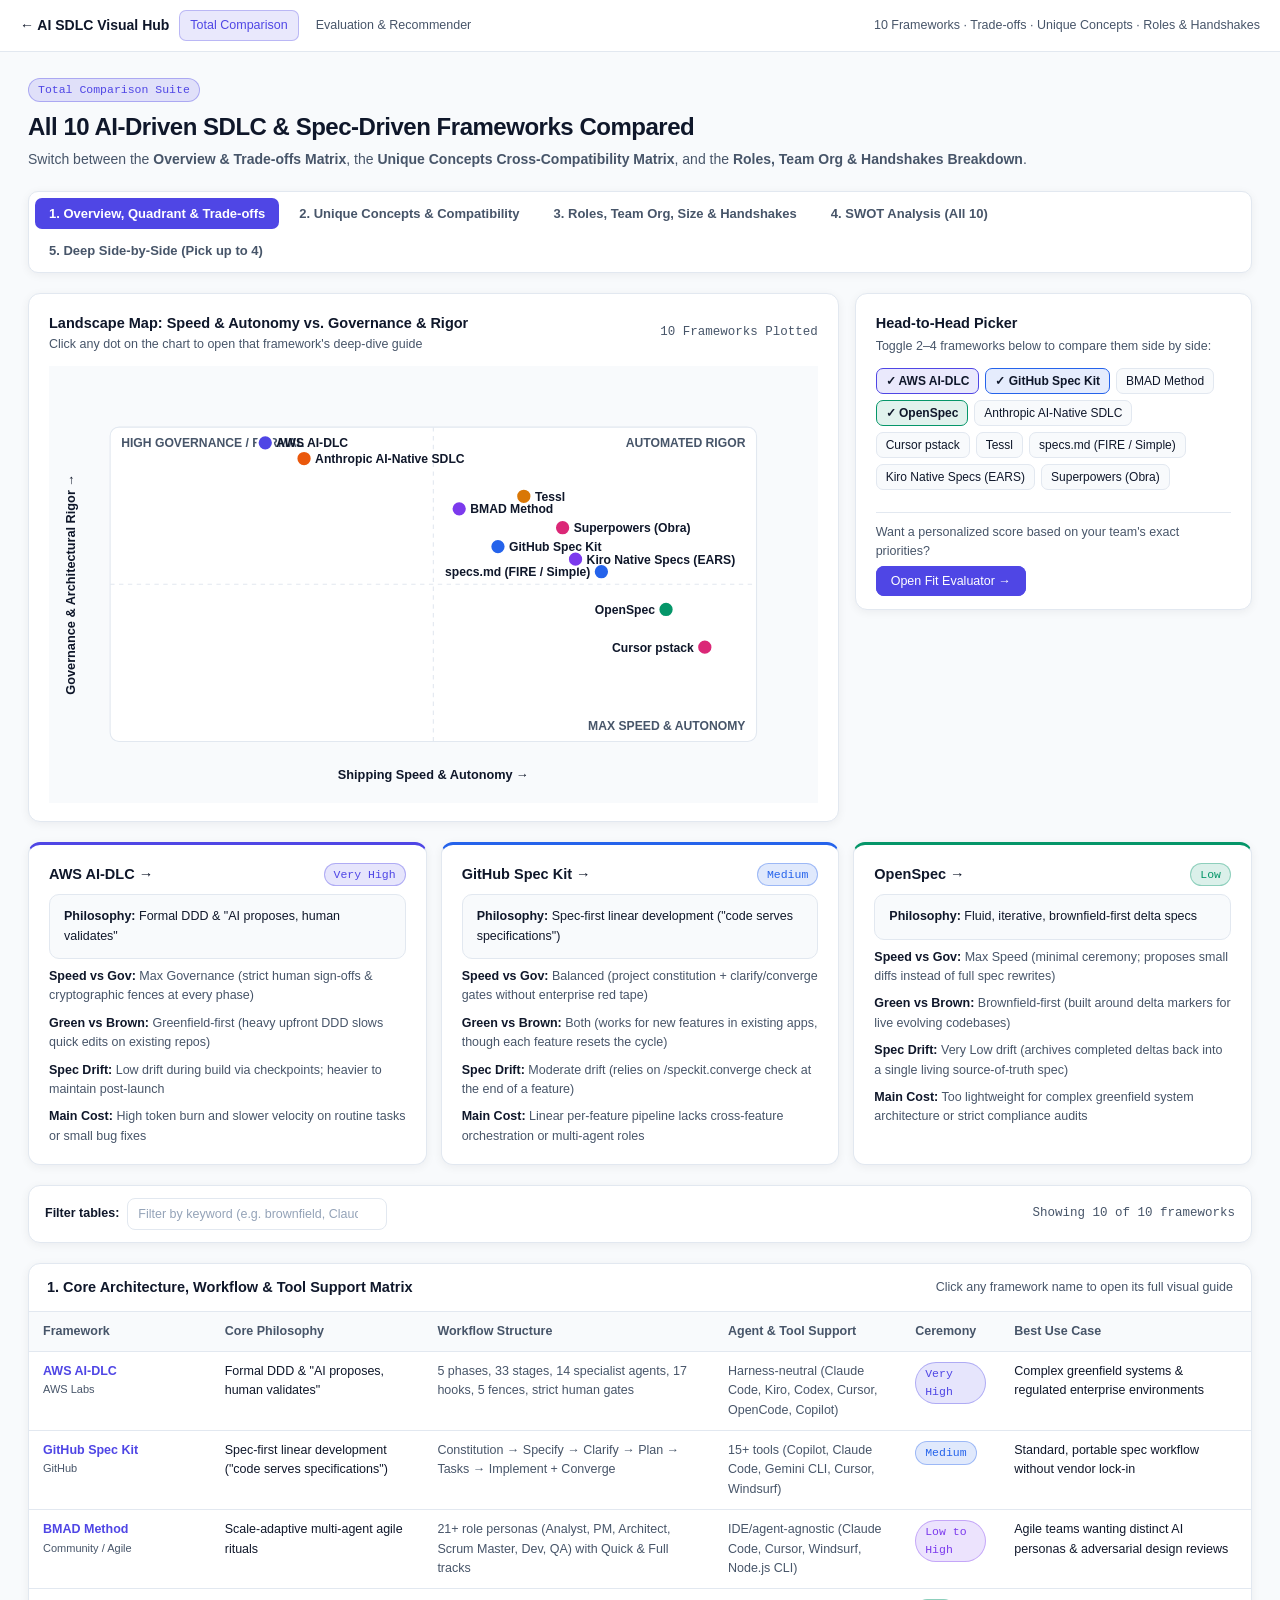
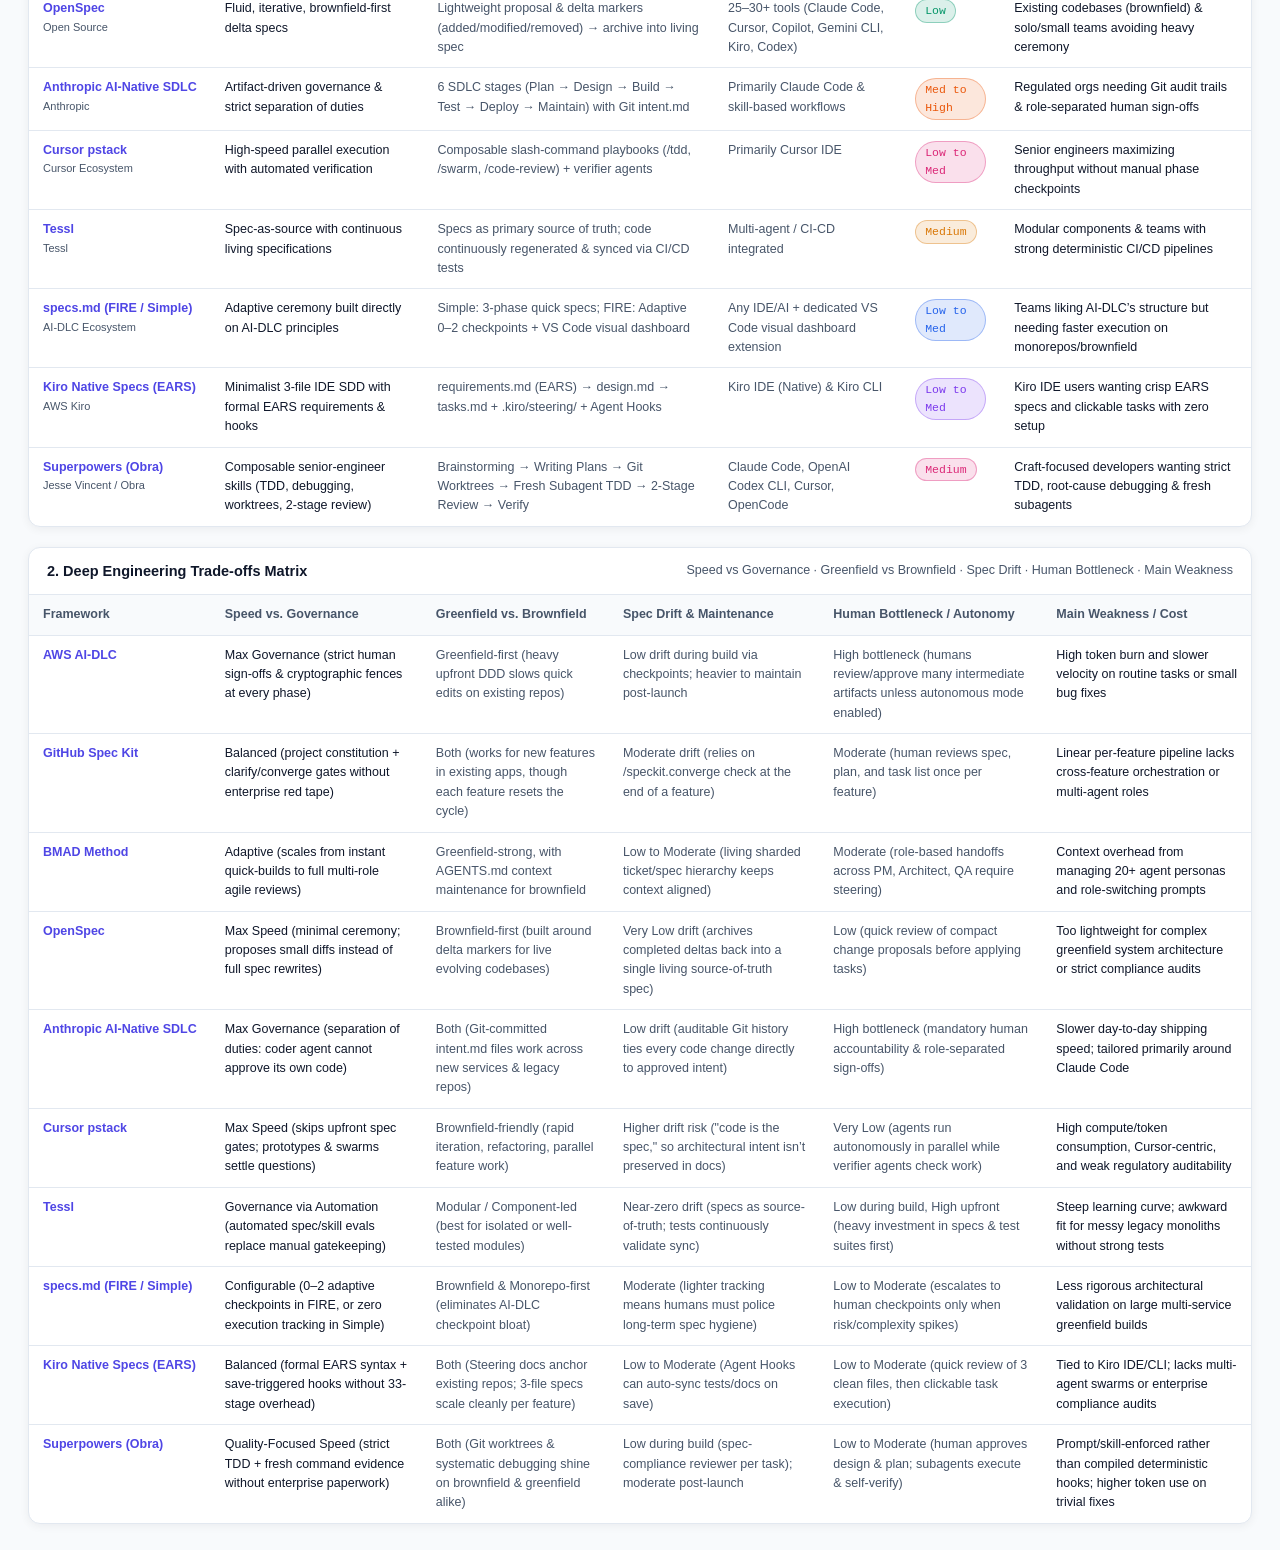
==== commit f1f83208: "Add Tab 5: Deep Side-by-Side Comparison (pick up to 4 frameworks across all 40+ categorized paramete" ====
--- a/aidlc/comparison/index.html
+++ b/aidlc/comparison/index.html
@@ -33,6 +33,34 @@
     .matrix-row { cursor: pointer; transition: background-color 0.12s ease; }
     .matrix-row:hover { background: #f8fafc; }
     .matrix-row.active-row { background: #eef2ff; }
+
+    .cat-banner td {
+      background: #f1f5f9;
+      font-weight: 700;
+      font-size: 12px;
+      text-transform: uppercase;
+      letter-spacing: 0.04em;
+      color: var(--foreground);
+      padding: 9px 14px;
+      border-top: 2px solid var(--border);
+    }
+    .dc-table th {
+      position: sticky;
+      top: 0;
+      z-index: 5;
+      background: var(--card);
+      border-bottom: 2px solid var(--border);
+    }
+    .dc-param-col {
+      width: 210px;
+      min-width: 185px;
+      font-weight: 600;
+      background: var(--content);
+      color: var(--foreground);
+    }
+    .best-score {
+      background: #f0fdf4;
+    }
   </style>
 </head>
 <body>
@@ -54,12 +82,13 @@
       <p>Switch between the <strong>Overview &amp; Trade-offs Matrix</strong>, the <strong>Unique Concepts Cross-Compatibility Matrix</strong>, and the <strong>Roles, Team Org &amp; Handshakes Breakdown</strong>.</p>
     </header>
 
-    <!-- 3 Sub-Tabs -->
+    <!-- 5 Sub-Tabs -->
     <nav class="subtabs">
       <button id="stab-overview" class="subtab-btn active" onclick="switchCompTab('overview')">1. Overview, Quadrant &amp; Trade-offs</button>
       <button id="stab-concepts" class="subtab-btn" onclick="switchCompTab('concepts')">2. Unique Concepts &amp; Compatibility</button>
       <button id="stab-org" class="subtab-btn" onclick="switchCompTab('org')">3. Roles, Team Org, Size &amp; Handshakes</button>
       <button id="stab-swot" class="subtab-btn" onclick="switchCompTab('swot')">4. SWOT Analysis (All 10)</button>
+      <button id="stab-deep" class="subtab-btn" onclick="switchCompTab('deep')">5. Deep Side-by-Side (Pick up to 4)</button>
     </nav>
 
     <!-- =============================================================== -->
@@ -233,6 +262,16 @@
         </div>
       </div>
 
+      <!-- Choosing by Org Topology -->
+      <div class="card stack-md xs">
+        <h2 class="card-title">Quick Guide: Choosing by Organization Topology</h2>
+        <div class="grid-3">
+          <div class="sub-box"><strong>Traditional PMs, Architects, Security &amp; Devs needing clear accountability:</strong> Choose <strong>Anthropic AI-Native SDLC</strong> (async Git sign-offs + 5-role chain) or <strong>AWS AI-DLC</strong> (synchronous Mob workshops + compiled fences).</div>
+          <div class="sub-box"><strong>1–3 person team or solo builder wanting multi-role rigor:</strong> Choose <strong>BMAD Method</strong> (simulated PM, Architect, QA in terminal) or <strong>Superpowers</strong> (fresh subagents + 2-stage reviews).</div>
+          <div class="sub-box"><strong>Flat team of senior engineers hating process bottlenecks:</strong> Choose <strong>OpenSpec</strong> (clean living delta specs) or <strong>Cursor pstack</strong> (autonomous `/swarm` + `/arena` + `blast-radius`).</div>
+        </div>
+      </div>
+
       <!-- Filter -->
       <div class="card" style="padding:12px 16px;display:flex;align-items:center;justify-content:space-between;gap:12px;flex-wrap:wrap;">
         <div style="display:flex;align-items:center;gap:8px;flex-wrap:wrap;">
@@ -282,13 +321,49 @@
       </div>
       <div id="swot-cards-grid" class="grid-2"></div>
     </section>
+
+    <!-- =============================================================== -->
+    <!-- TAB 5: DEEP SIDE-BY-SIDE (PICK UP TO 4, ALL PARAMS CATEGORIZED) -->
+    <!-- =============================================================== -->
+    <section id="ctab-deep" class="section hidden">
+      <div class="card stack-md xs">
+        <div style="display:flex;justify-content:space-between;align-items:center;flex-wrap:wrap;gap:8px;">
+          <div>
+            <h2 class="card-title">Deep Side-by-Side Comparison — Pick Up to 4 Frameworks</h2>
+            <div class="muted">Compares your selected frameworks across <strong>all 40+ parameters</strong> organized into 6 clean categories.</div>
+          </div>
+          <span id="dc-counter" class="pill pill-primary">Selected: 3 / 4 max</span>
+        </div>
+
+        <div id="dc-picker" class="flex-wrap"></div>
+
+        <div style="display:flex;justify-content:space-between;align-items:center;flex-wrap:wrap;gap:8px;padding-top:6px;border-top:1px solid var(--border);">
+          <div class="flex-wrap">
+            <span class="muted" style="font-weight:600;">Quick Matchups:</span>
+            <button class="btn-sm" onclick="setDeepPreset(['aws','anthropic-sdlc','bmad','tessl'])">Enterprise &amp; Rigor</button>
+            <button class="btn-sm" onclick="setDeepPreset(['openspec','cursor-pstack','specs-md','superpowers'])">Speed &amp; Brownfield</button>
+            <button class="btn-sm" onclick="setDeepPreset(['aws','spec-kit','kiro-specs','openspec'])">Spec-First Classics</button>
+          </div>
+          <div id="dc-cat-filter" class="flex-wrap"></div>
+        </div>
+      </div>
+
+      <div class="card card-flush">
+        <div class="table-wrap" style="max-height:78vh;overflow:auto;">
+          <table class="dc-table">
+            <thead id="dc-thead"></thead>
+            <tbody id="dc-tbody"></tbody>
+          </table>
+        </div>
+      </div>
+    </section>
   </main>
 
-  <script src="../shared/frameworks-matrix.js?v=3"></script>
-  <script src="../shared/comparison-deep.js?v=3"></script>
+  <script src="../shared/frameworks-matrix.js?v=5"></script>
+  <script src="../shared/comparison-deep.js?v=5"></script>
   <script>
     // ---------- SUB-TAB SWITCHING ----------
-    const CTABS = ['overview', 'concepts', 'org', 'swot'];
+    const CTABS = ['overview', 'concepts', 'org', 'swot', 'deep'];
     function switchCompTab(tab) {
       CTABS.forEach(t => {
         document.getElementById(`ctab-${t}`).classList.toggle('hidden', t !== tab);
@@ -525,6 +600,148 @@
       }).join('');
     }
 
+    // ---------- TAB 5: DEEP SIDE-BY-SIDE (MAX 4, ALL PARAMS CATEGORIZED) ----------
+    const deepSelected = new Set(['aws', 'spec-kit', 'openspec']);
+    let deepCat = 'all';
+
+    const DEEP_CATS = [
+      ['all', 'All Categories (6)'],
+      ['identity', '1. Core Identity'],
+      ['arch', '2. Workflow & Tooling'],
+      ['tradeoffs', '3. Engineering Trade-offs'],
+      ['org', '4. Roles, Team & Handshakes'],
+      ['scores', '5. Rubric Scores (1–10)'],
+      ['swot', '6. SWOT & Concept Compat.']
+    ];
+
+    function setDeepPreset(ids) {
+      deepSelected.clear();
+      ids.slice(0, 4).forEach(id => deepSelected.add(id));
+      renderDeepCompare();
+    }
+
+    function toggleDeepFw(id) {
+      if (deepSelected.has(id)) {
+        if (deepSelected.size > 1) deepSelected.delete(id);
+      } else {
+        if (deepSelected.size >= 4) return;
+        deepSelected.add(id);
+      }
+      renderDeepCompare();
+    }
+
+    function renderDeepCompare() {
+      const count = deepSelected.size;
+      const counter = document.getElementById('dc-counter');
+      counter.textContent = `Selected: ${count} / 4 max`;
+
+      document.getElementById('dc-picker').innerHTML = FRAMEWORKS_MATRIX.map(f => {
+        const on = deepSelected.has(f.id);
+        const disabled = !on && count >= 4;
+        return `<button onclick="toggleDeepFw('${f.id}')" class="child-chip" ${disabled ? 'disabled style="opacity:0.45;cursor:not-allowed;"' : ''}
+          style="${on ? `border-color:${f.color};background:color-mix(in srgb, ${f.color} 14%, white);font-weight:700;` : ''}">${on ? '✓ ' : '+ '}${f.name}</button>`;
+      }).join('');
+
+      document.getElementById('dc-cat-filter').innerHTML = DEEP_CATS.map(([k, lbl]) => `
+        <button onclick="deepCat='${k}';renderDeepCompare();" class="child-chip"
+          style="${deepCat === k ? 'border-color:var(--primary);background:#eef2ff;font-weight:600;color:var(--primary);' : ''}">${lbl}</button>
+      `).join('');
+
+      const cols = FRAMEWORKS_MATRIX.filter(f => deepSelected.has(f.id)).map(f => ({
+        ...f,
+        orgInfo: ORG_MATRIX.find(o => o.id === f.id),
+        swot: SWOT_MATRIX[f.id]
+      }));
+
+      const colSpan = cols.length + 1;
+      document.getElementById('dc-thead').innerHTML = `
+        <tr>
+          <th class="dc-param-col">Parameter</th>
+          ${cols.map(c => `
+            <th style="border-top:4px solid ${c.color};min-width:210px;">
+              <div style="display:flex;justify-content:space-between;align-items:center;gap:6px;">
+                <a href="${c.href}" style="font-weight:700;font-size:13.5px;color:var(--foreground);">${c.name} →</a>
+                <button class="clear-btn" style="position:static;" title="Remove" onclick="toggleDeepFw('${c.id}')">✕</button>
+              </div>
+              <div class="muted" style="font-weight:400;font-size:11px;margin-top:2px;">${c.org} · ${c.category}</div>
+            </th>
+          `).join('')}
+        </tr>
+      `;
+
+      const row = (label, fn) => `<tr><td class="dc-param-col">${label}</td>${cols.map(c => `<td>${fn(c)}</td>`).join('')}</tr>`;
+      const banner = (title) => `<tr class="cat-banner"><td colspan="${colSpan}">${title}</td></tr>`;
+
+      let html = '';
+
+      if (deepCat === 'all' || deepCat === 'identity') {
+        html += banner('1. Core Identity & Philosophy');
+        html += row('Organization / Origin', c => `<strong>${c.org}</strong>`);
+        html += row('Category / Paradigm', c => `<span class="pill ${c.pill}">${c.category}</span>`);
+        html += row('Core Philosophy', c => c.philosophy);
+        html += row('Best Use Case', c => c.bestUseCase);
+      }
+
+      if (deepCat === 'all' || deepCat === 'arch') {
+        html += banner('2. Architecture, Workflow & Tooling');
+        html += row('Workflow Structure', c => c.structure);
+        html += row('Supported Agents & IDEs', c => c.tools);
+        html += row('Ceremony & Overhead', c => `<span class="pill ${c.pill}">${c.ceremony}</span>`);
+      }
+
+      if (deepCat === 'all' || deepCat === 'tradeoffs') {
+        html += banner('3. Engineering Trade-offs');
+        html += row('Speed vs. Governance', c => c.speedVsGov);
+        html += row('Greenfield vs. Brownfield', c => c.greenVsBrown);
+        html += row('Spec Drift & Maintenance', c => c.specDrift);
+        html += row('Human Bottleneck / Autonomy', c => c.bottleneck);
+        html += row('Main Weakness / Cost', c => c.weakness);
+      }
+
+      if (deepCat === 'all' || deepCat === 'org') {
+        html += banner('4. Roles, Team Organization, Team Size & Handshakes');
+        html += row('Ideal Team Size', c => `<span class="pill ${c.pill}" style="white-space:normal;border-radius:8px;">${c.orgInfo.teamSize}</span>`);
+        html += row('Team Organization & Silos', c => c.orgInfo.teamOrg);
+        html += row('Human & AI Roles', c => c.orgInfo.roles);
+        html += row('Handshakes Between Roles', c => c.orgInfo.roleHandshakes);
+        html += row('Handshakes Between Phases', c => c.orgInfo.phaseHandshakes);
+      }
+
+      if (deepCat === 'all' || deepCat === 'scores') {
+        html += banner('5. Quantitative Rubric Scores (1–10 · Highest in Row Highlighted)');
+        DIMENSIONS.forEach(d => {
+          const maxVal = Math.max(...cols.map(c => c.scores[d.key]));
+          html += `<tr><td class="dc-param-col">${d.label}<div class="muted" style="font-weight:400;font-size:11px;">${d.desc}</div></td>${cols.map(c => {
+            const v = c.scores[d.key];
+            const isBest = cols.length > 1 && v === maxVal;
+            return `<td class="${isBest ? 'best-score' : ''}">
+              <div style="display:flex;justify-content:space-between;align-items:center;margin-bottom:4px;">
+                <strong class="mono">${v} / 10</strong>
+                ${isBest ? '<span style="font-size:10.5px;color:#166534;font-weight:700;">★ Best</span>' : ''}
+              </div>
+              <div class="bar-track"><div class="bar-fill" style="width:${v * 10}%;background:${c.color};"></div></div>
+            </td>`;
+          }).join('')}</tr>`;
+        });
+      }
+
+      if (deepCat === 'all' || deepCat === 'swot') {
+        html += banner('6. SWOT Breakdown & Unique Concept Compatibility');
+        html += row('Strengths', c => `<ul style="margin:0;padding-left:16px;color:#166534;">${c.swot.S.map(x => `<li>${x}</li>`).join('')}</ul>`);
+        html += row('Weaknesses', c => `<ul style="margin:0;padding-left:16px;color:#92400e;">${c.swot.W.map(x => `<li>${x}</li>`).join('')}</ul>`);
+        html += row('Opportunities', c => `<ul style="margin:0;padding-left:16px;color:#1e40af;">${c.swot.O.map(x => `<li>${x}</li>`).join('')}</ul>`);
+        html += row('Threats', c => `<ul style="margin:0;padding-left:16px;color:#991b1b;">${c.swot.T.map(x => `<li>${x}</li>`).join('')}</ul>`);
+        UNIQUE_CONCEPTS.forEach(uc => {
+          html += row(`Concept: ${uc.concept}`, c => {
+            const [st, why] = uc.responses[c.id];
+            return `<div style="margin-bottom:4px;"><span class="compat-badge c-${st}">${STATUS_LABEL[st]}</span></div><div class="muted" style="font-size:11.5px;">${why}</div>`;
+          });
+        });
+      }
+
+      document.getElementById('dc-tbody').innerHTML = html;
+    }
+
     // ---------- INIT ----------
     renderQuadrant();
     renderH2H();
@@ -532,6 +749,7 @@
     selectConcept(UNIQUE_CONCEPTS[0].id);
     renderOrgTable();
     renderSwot();
+    renderDeepCompare();
 
     const hash = location.hash.replace('#', '');
     if (CTABS.includes(hash)) switchCompTab(hash);
